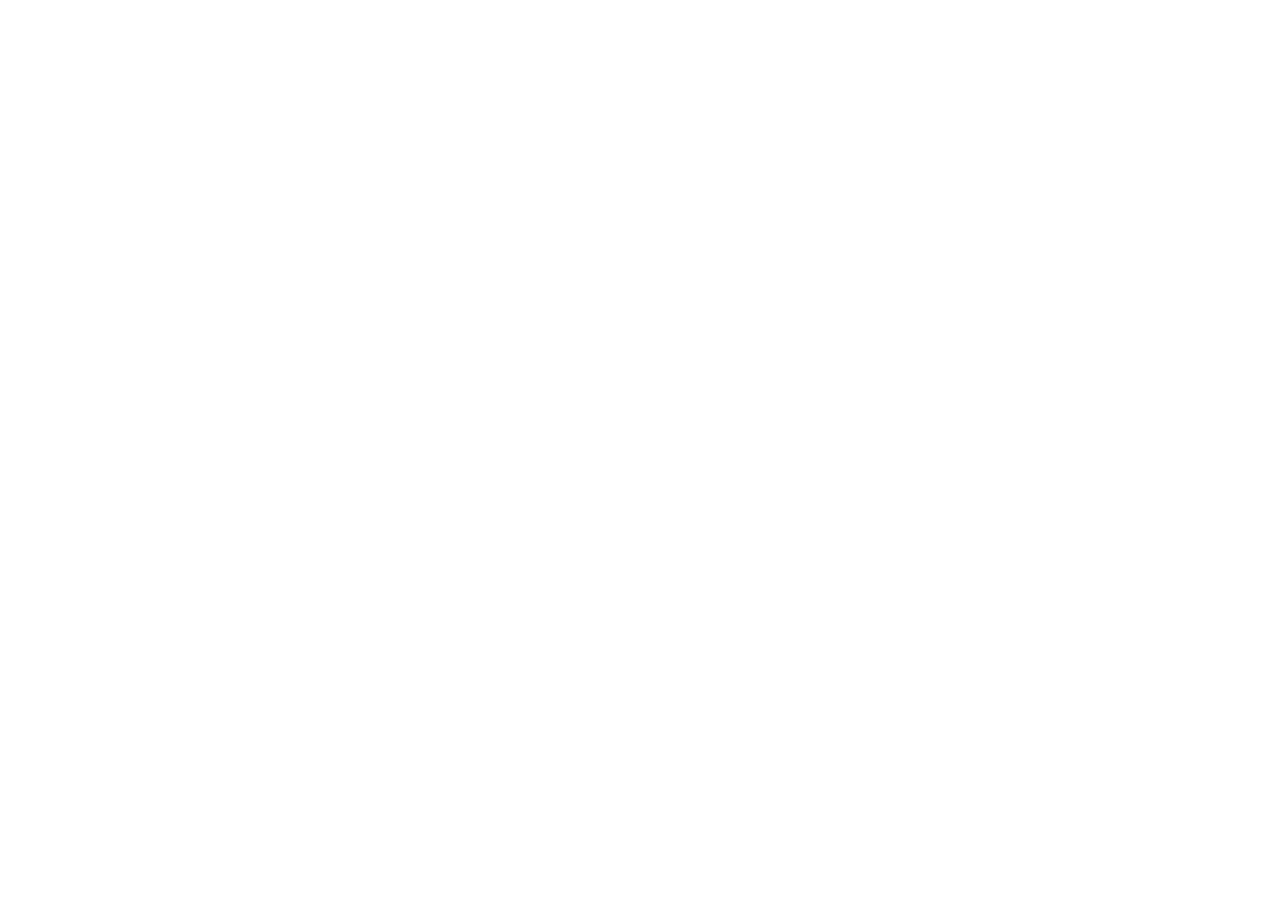
==== about.html @ 85f90cb0 "Init : création du dépôt, arborescence des fichiers et structureHTML de base" ====
<!DOCTYPE html>
<html lang="fr">
<head>
<meta charset="UTF-8">
<meta name="viewport" content="width=device-width, initial-scale=1.0">
<title>About</title>
<!-- Bootstrap 5 via CDN : feuille de style -->
<link
href="https://cdn.jsdelivr.net/npm/bootstrap@5.3.0/dist/css/bootstrap.min.css"
rel="stylesheet">
<!-- Votre feuille de style personnelle -->
<link rel="stylesheet" href="css/style.css">
</head>
<body>
<!-- Le contenu de la page sera ajoute ici -->
<!-- Bootstrap 5 via CDN : script JavaScript -->
<script
src="https://cdn.jsdelivr.net/npm/bootstrap@5.3.0/dist/js/bootstrap.bundle.min.js"
></script>
<!-- Votre script JavaScript -->
<script src="js/main.js"></script>
</body>
</html>
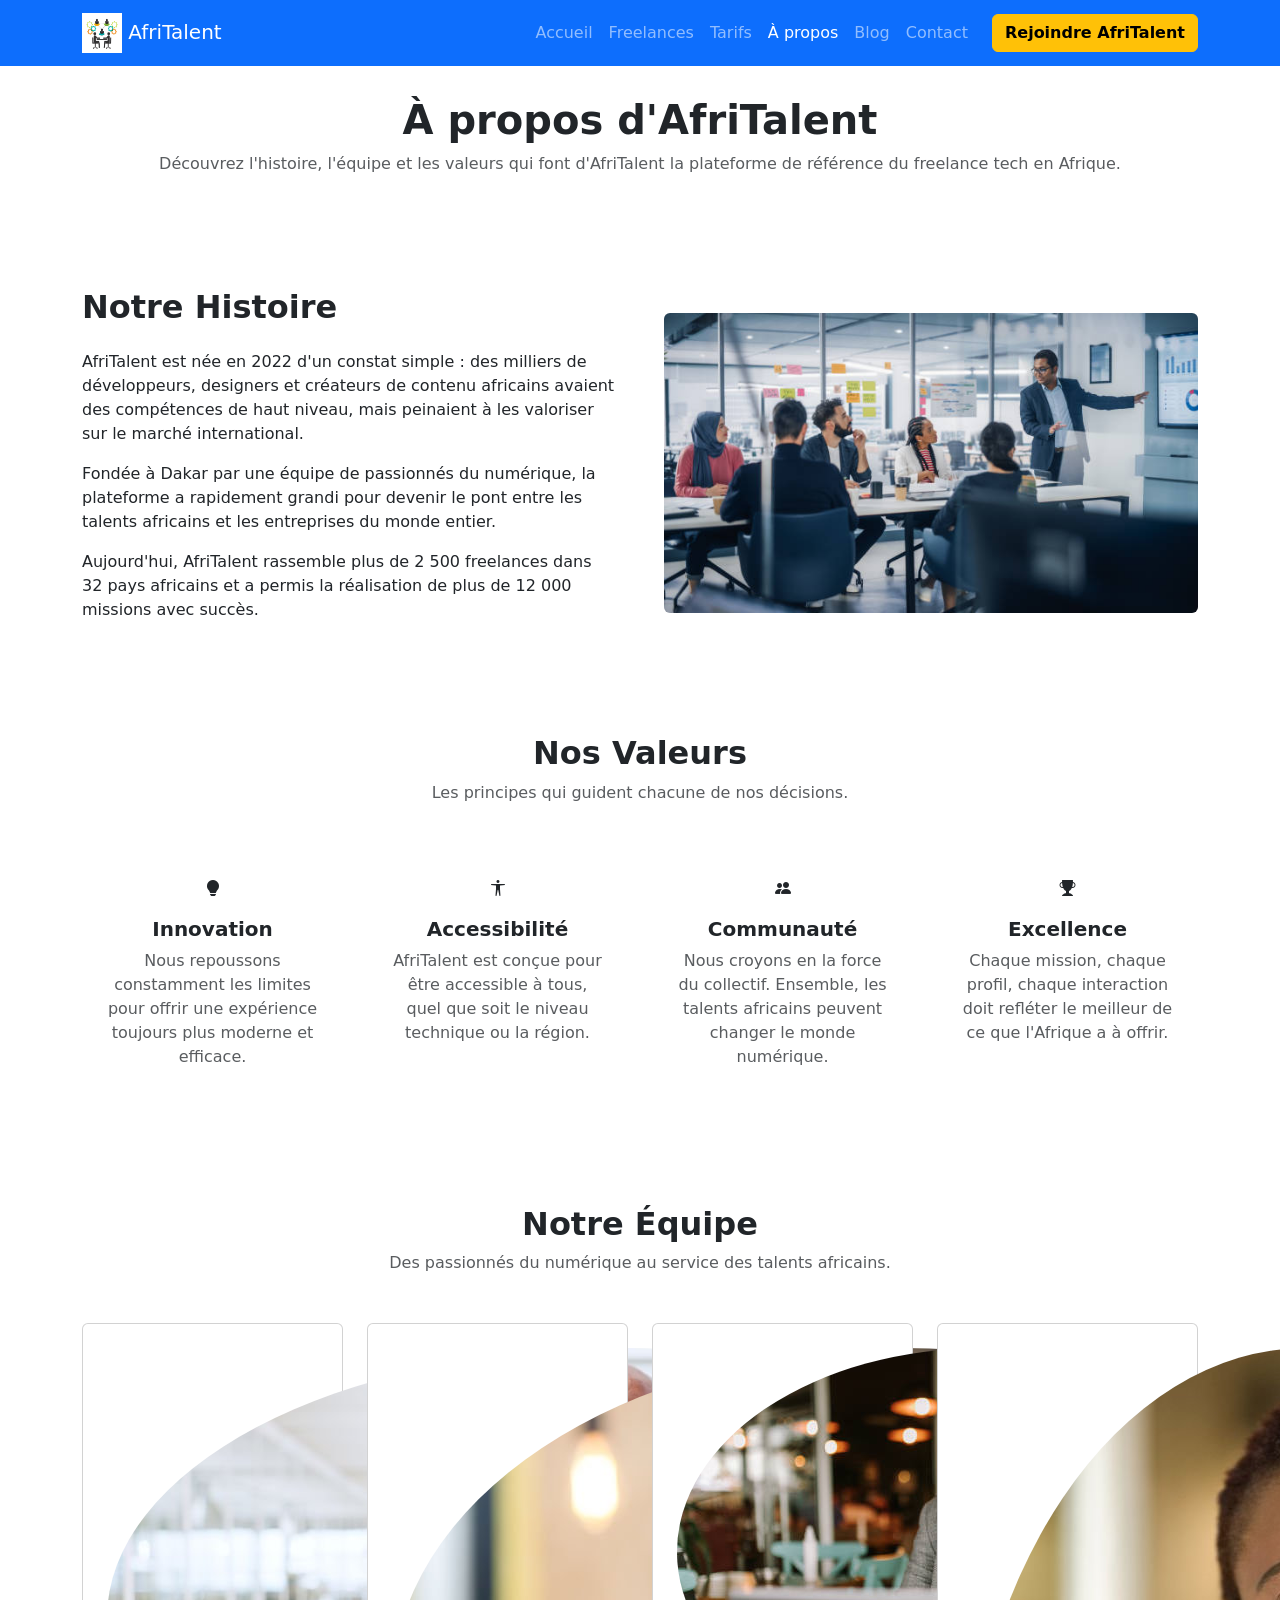
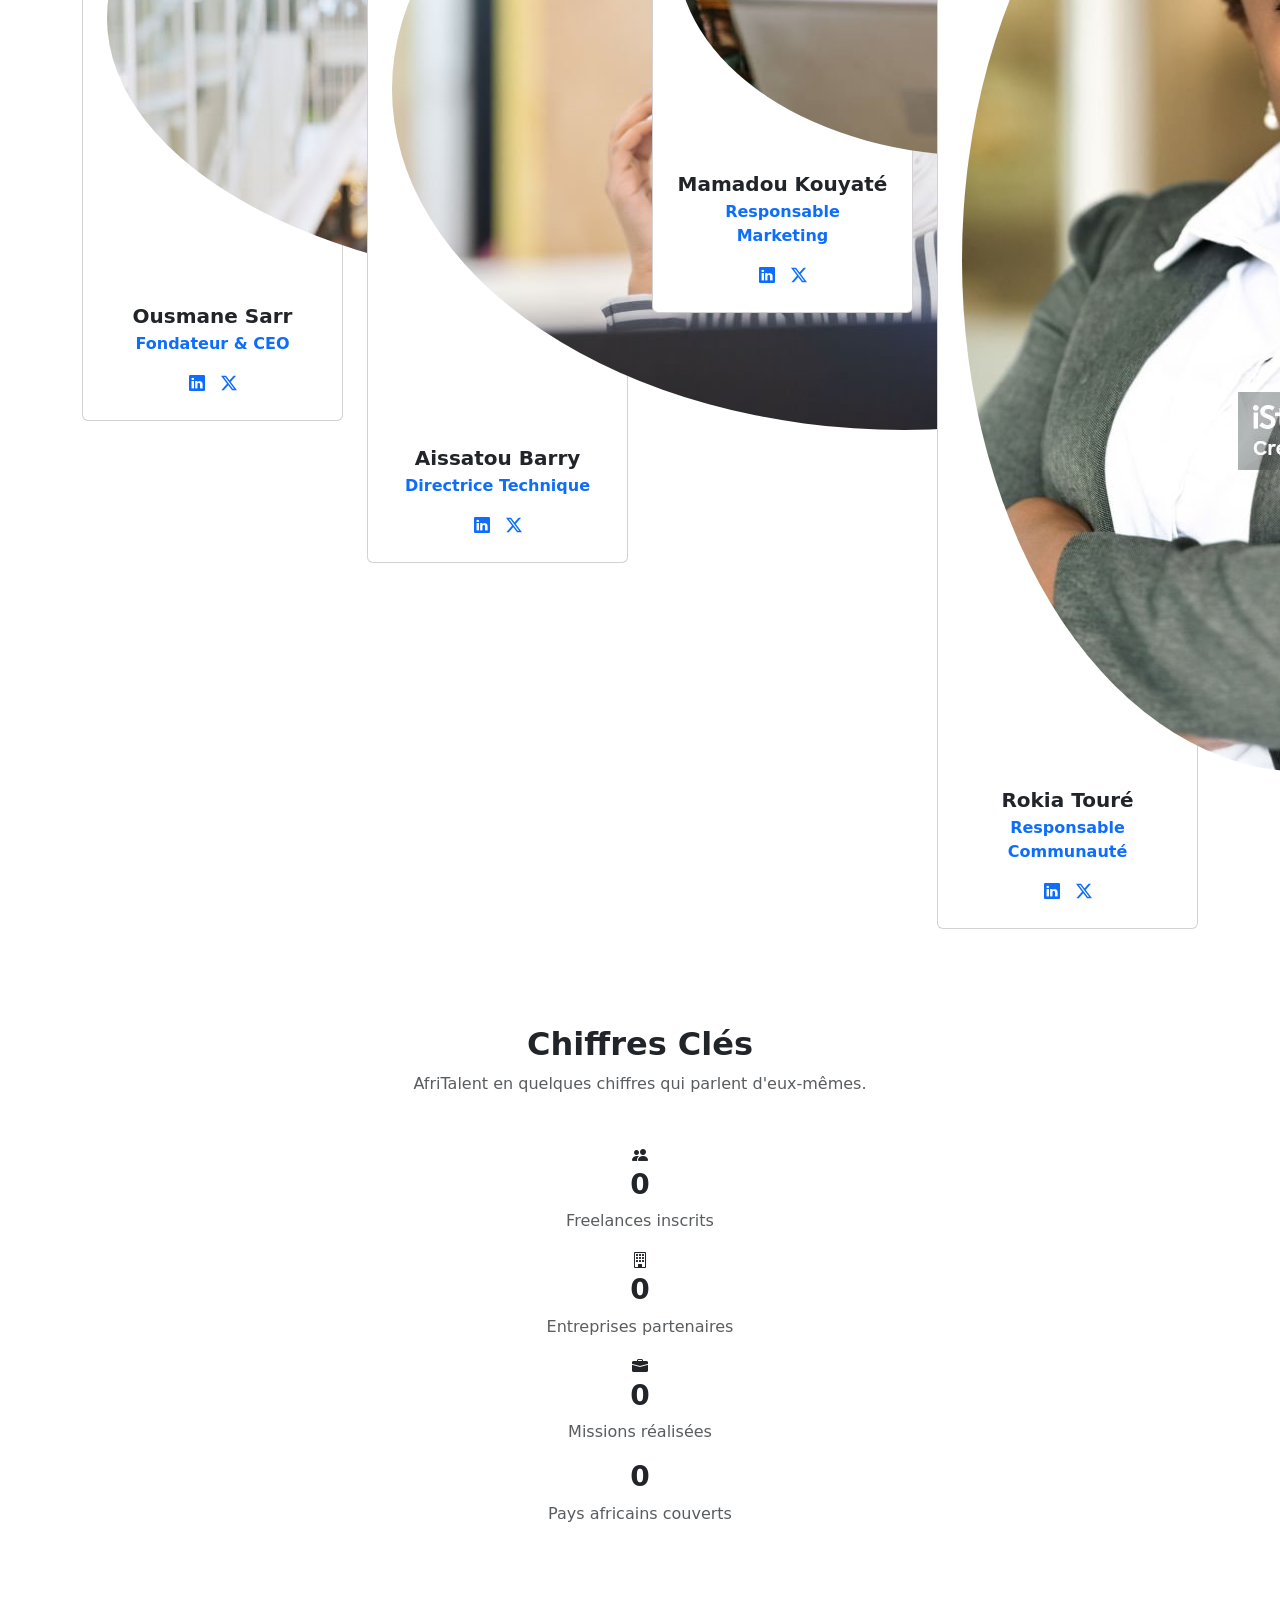
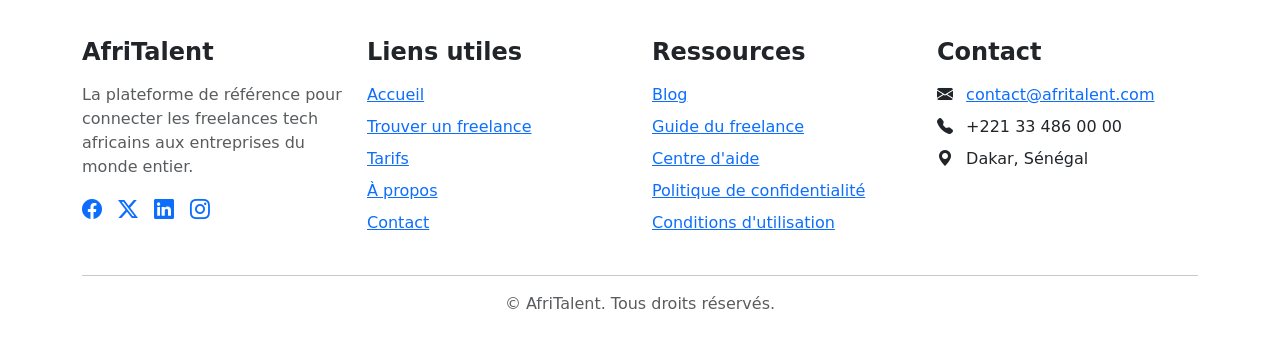
==== commit 52401b1b: "HTML : structure complète des 5 pages avec sections et contenu texte" ====
--- a/about.html
+++ b/about.html
@@ -1,23 +1,336 @@
 <!DOCTYPE html>
 <html lang="fr">
 <head>
-<meta charset="UTF-8">
-<meta name="viewport" content="width=device-width, initial-scale=1.0">
-<title>About</title>
-<!-- Bootstrap 5 via CDN : feuille de style -->
-<link
-href="https://cdn.jsdelivr.net/npm/bootstrap@5.3.0/dist/css/bootstrap.min.css"
-rel="stylesheet">
-<!-- Votre feuille de style personnelle -->
-<link rel="stylesheet" href="css/style.css">
+  <meta charset="UTF-8">
+  <meta name="viewport" content="width=device-width, initial-scale=1.0">
+  <title>AfriTalent — À propos</title>
+  <link href="https://cdn.jsdelivr.net/npm/bootstrap@5.3.0/dist/css/bootstrap.min.css" rel="stylesheet">
+  <link rel="stylesheet" href="https://cdn.jsdelivr.net/npm/bootstrap-icons@1.11.0/font/bootstrap-icons.css">
+  <link rel="stylesheet" href="CSS/style.css">
 </head>
 <body>
-<!-- Le contenu de la page sera ajoute ici -->
-<!-- Bootstrap 5 via CDN : script JavaScript -->
-<script
-src="https://cdn.jsdelivr.net/npm/bootstrap@5.3.0/dist/js/bootstrap.bundle.min.js"
-></script>
-<!-- Votre script JavaScript -->
-<script src="js/main.js"></script>
+
+  <!-- Navigation -->
+  <nav class="navbar navbar-expand-lg navbar-dark bg-primary fixed-top" id="mainNavbar">
+    <div class="container">
+      <a class="navbar-brand" href="index.html">
+  <img src="IMAGES/logoAfri.jpg" alt="Logo AfriTalent" width="40" height="40">
+  AfriTalent
+</a>
+      <button class="navbar-toggler" type="button"
+        data-bs-toggle="collapse"
+        data-bs-target="#navMenu"
+        aria-controls="navMenu"
+        aria-expanded="false"
+        aria-label="Ouvrir le menu">
+        <span class="navbar-toggler-icon"></span>
+      </button>
+      <div class="collapse navbar-collapse" id="navMenu">
+        <ul class="navbar-nav ms-auto align-items-center">
+          <li class="nav-item"><a class="nav-link" href="index.html">Accueil</a></li>
+          <li class="nav-item"><a class="nav-link" href="freelances.html">Freelances</a></li>
+          <li class="nav-item"><a class="nav-link" href="tarifs.html">Tarifs</a></li>
+          <li class="nav-item"><a class="nav-link active" href="about.html">À propos</a></li>
+          <li class="nav-item"><a class="nav-link" href="blog.html">Blog</a></li>
+          <li class="nav-item"><a class="nav-link" href="contact.html">Contact</a></li>
+          <li class="nav-item ms-3">
+            <a class="btn btn-warning fw-bold" href="contact.html">Rejoindre AfriTalent</a>
+          </li>
+        </ul>
+      </div>
+    </div>
+  </nav>
+  <main>
+    <!-- En-tête de la page -->
+    <section id="about-header" class="py-5 mt-5">
+      <div class="container text-center">
+        <h1 class="fw-bold">À propos d'AfriTalent</h1>
+        <p class="text-muted">
+          Découvrez l'histoire, l'équipe et les valeurs qui font d'AfriTalent 
+          la plateforme de référence du freelance tech en Afrique.
+        </p>
+      </div>
+    </section>
+
+    <!-- Section "Notre Histoire" -->
+    <section id="histoire" class="py-5">
+      <div class="container">
+        <div class="row align-items-center g-5">
+
+          <!-- Texte -->
+          <div class="col-lg-6">
+            <h2 class="fw-bold mb-4">Notre Histoire</h2>
+            <p>
+              AfriTalent est née en 2022 d'un constat simple : des milliers de 
+              développeurs, designers et créateurs de contenu africains avaient 
+              des compétences de haut niveau, mais peinaient à les valoriser 
+              sur le marché international.
+            </p>
+            <p>
+              Fondée à Dakar par une équipe de passionnés du numérique, 
+              la plateforme a rapidement grandi pour devenir le pont entre 
+              les talents africains et les entreprises du monde entier.
+            </p>
+            <p>
+              Aujourd'hui, AfriTalent rassemble plus de 2 500 freelances 
+              dans 32 pays africains et a permis la réalisation de plus 
+              de 12 000 missions avec succès.
+            </p>
+          </div>
+
+          <!-- Image -->
+          <div class="col-lg-6 text-center">
+            <img
+              src="IMAGES/lancementAfri.jpg"
+              alt="L'équipe AfriTalent réunie lors du lancement de la plateforme en 2022"
+              class="img-fluid rounded">
+          </div>
+
+        </div>
+      </div>
+    </section>
+
+    <!-- Section "Nos Valeurs" -->
+    <section id="valeurs" class="py-5">
+      <div class="container">
+
+        <h2 class="text-center fw-bold mb-2">Nos Valeurs</h2>
+        <p class="text-center text-muted mb-5">
+          Les principes qui guident chacune de nos décisions.
+        </p>
+        <div class="row g-4">
+          <!-- Valeur 1 : Innovation -->
+          <div class="col-lg-3 col-md-6">
+            <article class="valeur-card text-center p-4" aria-label="Valeur Innovation">
+              <i class="bi bi-lightbulb-fill valeur-icon" aria-hidden="true"></i>
+              <h3 class="fs-5 fw-bold mt-3">Innovation</h3>
+              <p class="text-muted">
+                Nous repoussons constamment les limites pour offrir 
+                une expérience toujours plus moderne et efficace.
+              </p>
+            </article>
+          </div>
+          <!-- Valeur 2 : Accessibilité -->
+          <div class="col-lg-3 col-md-6">
+            <article class="valeur-card text-center p-4" aria-label="Valeur Accessibilité">
+              <i class="bi bi-universal-access valeur-icon" aria-hidden="true"></i>
+              <h3 class="fs-5 fw-bold mt-3">Accessibilité</h3>
+              <p class="text-muted">
+                AfriTalent est conçue pour être accessible à tous, 
+                quel que soit le niveau technique ou la région.
+              </p>
+            </article>
+          </div>
+          <!-- Valeur 3 : Communauté -->
+          <div class="col-lg-3 col-md-6">
+            <article class="valeur-card text-center p-4" aria-label="Valeur Communauté">
+              <i class="bi bi-people-fill valeur-icon" aria-hidden="true"></i>
+              <h3 class="fs-5 fw-bold mt-3">Communauté</h3>
+              <p class="text-muted">
+                Nous croyons en la force du collectif. Ensemble, 
+                les talents africains peuvent changer le monde numérique.
+              </p>
+            </article>
+          </div>
+          <!-- Valeur 4 : Excellence -->
+          <div class="col-lg-3 col-md-6">
+            <article class="valeur-card text-center p-4" aria-label="Valeur Excellence">
+              <i class="bi bi-trophy-fill valeur-icon" aria-hidden="true"></i>
+              <h3 class="fs-5 fw-bold mt-3">Excellence</h3>
+              <p class="text-muted">
+                Chaque mission, chaque profil, chaque interaction 
+                doit refléter le meilleur de ce que l'Afrique a à offrir.
+              </p>
+            </article>
+          </div>
+        </div>
+      </div>
+    </section>
+    <!-- Section "L'équipe" -->
+    <section id="equipe" class="py-5">
+      <div class="container">
+
+        <h2 class="text-center fw-bold mb-2">Notre Équipe</h2>
+        <p class="text-center text-muted mb-5">
+          Des passionnés du numérique au service des talents africains.
+        </p>
+        <div class="row g-4">
+          <!-- Membre 1 -->
+          <div class="col-lg-3 col-md-6">
+            <article class="membre-card card text-center p-4" aria-label="Profil de Ousmane Sarr">
+              <img
+                src="IMAGES/agentFonda.jpg"
+                alt="Photo de Ousmane Sarr, fondateur et CEO d'AfriTalent"
+                class="membre-avatar rounded-circle mx-auto mb-3">
+              <h3 class="fs-5 fw-bold mb-1">Ousmane Sarr</h3>
+              <p class="text-primary fw-semibold mb-3">Fondateur &amp; CEO</p>
+              <!-- Liens réseaux sociaux -->
+              <div class="d-flex justify-content-center gap-3">
+                <a href="#" aria-label="LinkedIn de Ousmane Sarr">
+                  <i class="bi bi-linkedin" aria-hidden="true"></i>
+                </a>
+                <a href="#" aria-label="Twitter de Ousmane Sarr">
+                  <i class="bi bi-twitter-x" aria-hidden="true"></i>
+                </a>
+              </div>
+            </article>
+          </div>
+          <!-- Membre 2 -->
+          <div class="col-lg-3 col-md-6">
+            <article class="membre-card card text-center p-4" aria-label="Profil de Aissatou Barry">
+              <img
+                src="IMAGES/agentFem.jpg"
+                alt="Photo de Aissatou Barry, directrice technique d'AfriTalent"
+                class="membre-avatar rounded-circle mx-auto mb-3">
+              <h3 class="fs-5 fw-bold mb-1">Aissatou Barry</h3>
+              <p class="text-primary fw-semibold mb-3">Directrice Technique</p>
+              <div class="d-flex justify-content-center gap-3">
+                <a href="#" aria-label="LinkedIn de Aissatou Barry">
+                  <i class="bi bi-linkedin" aria-hidden="true"></i>
+                </a>
+                <a href="#" aria-label="Twitter de Aissatou Barry">
+                  <i class="bi bi-twitter-x" aria-hidden="true"></i>
+                </a>
+              </div>
+            </article>
+          </div>
+
+          <!-- Membre 3 -->
+          <div class="col-lg-3 col-md-6">
+            <article class="membre-card card text-center p-4" aria-label="Profil de Mamadou Kouyaté">
+              <img
+                src="IMAGES/agentHom.jpg"
+                alt="Photo de Mamadou Kouyaté, responsable marketing d'AfriTalent"
+                class="membre-avatar rounded-circle mx-auto mb-3">
+              <h3 class="fs-5 fw-bold mb-1">Mamadou Kouyaté</h3>
+              <p class="text-primary fw-semibold mb-3">Responsable Marketing</p>
+              <div class="d-flex justify-content-center gap-3">
+                <a href="#" aria-label="LinkedIn de Mamadou Kouyaté">
+                  <i class="bi bi-linkedin" aria-hidden="true"></i>
+                </a>
+                <a href="#" aria-label="Twitter de Mamadou Kouyaté">
+                  <i class="bi bi-twitter-x" aria-hidden="true"></i>
+                </a>
+              </div>
+            </article>
+          </div>
+          <!-- Membre 4 -->
+          <div class="col-lg-3 col-md-6">
+            <article class="membre-card card text-center p-4" aria-label="Profil de Rokia Touré">
+              <img
+                src="IMAGES/agentFemm.jpg"
+                alt="Photo de Rokia Touré, responsable communauté d'AfriTalent"
+                class="membre-avatar rounded-circle mx-auto mb-3">
+              <h3 class="fs-5 fw-bold mb-1">Rokia Touré</h3>
+              <p class="text-primary fw-semibold mb-3">Responsable Communauté</p>
+              <div class="d-flex justify-content-center gap-3">
+                <a href="#" aria-label="LinkedIn de Rokia Touré">
+                  <i class="bi bi-linkedin" aria-hidden="true"></i>
+                </a>
+                <a href="#" aria-label="Twitter de Rokia Touré">
+                  <i class="bi bi-twitter-x" aria-hidden="true"></i>
+                </a>
+              </div>
+            </article>
+          </div>
+        </div>
+      </div>
+    </section>
+    <!-- Section "Chiffres clés" en Bento Grid -->
+    <section id="chiffres" class="py-5">
+      <div class="container">
+        <h2 class="text-center fw-bold mb-2">Chiffres Clés</h2>
+        <p class="text-center text-muted mb-5">
+          AfriTalent en quelques chiffres qui parlent d'eux-mêmes.
+        </p>
+        <!-- Bento Grid (le style CSS viendra au commit 4) -->
+        <div class="bento-grid">
+          <article class="bento-card text-center" aria-label="Nombre de freelances">
+            <i class="bi bi-people-fill bento-icon" aria-hidden="true"></i>
+            <h3 class="counter fw-bold" data-target="2500">0</h3>
+            <p class="text-muted">Freelances inscrits</p>
+          </article>
+          <article class="bento-card bento-card--large text-center" aria-label="Nombre d'entreprises">
+            <i class="bi bi-building bento-icon" aria-hidden="true"></i>
+            <h3 class="counter fw-bold" data-target="800">0</h3>
+            <p class="text-muted">Entreprises partenaires</p>
+          </article>
+          <article class="bento-card text-center" aria-label="Nombre de missions">
+            <i class="bi bi-briefcase-fill bento-icon" aria-hidden="true"></i>
+            <h3 class="counter fw-bold" data-target="12000">0</h3>
+            <p class="text-muted">Missions réalisées</p>
+          </article>
+          <article class="bento-card bento-card--wide text-center" aria-label="Nombre de pays">
+            <i class="bi bi-globe-africa bento-icon" aria-hidden="true"></i>
+            <h3 class="counter fw-bold" data-target="32">0</h3>
+            <p class="text-muted">Pays africains couverts</p>
+          </article>
+        </div>
+      </div>
+    </section>
+  </main>
+  <!-- Footer -->
+  <footer class="py-5">
+    <div class="container">
+      <div class="row g-4">
+        <div class="col-lg-3 col-md-6">
+          <h4 class="fw-bold mb-3">AfriTalent</h4>
+          <p class="text-muted">
+            La plateforme de référence pour connecter les freelances
+            tech africains aux entreprises du monde entier.
+          </p>
+          <div class="d-flex gap-3 mt-3">
+            <a href="#" aria-label="Facebook AfriTalent"><i class="bi bi-facebook fs-5" aria-hidden="true"></i></a>
+            <a href="#" aria-label="Twitter AfriTalent"><i class="bi bi-twitter-x fs-5" aria-hidden="true"></i></a>
+            <a href="#" aria-label="LinkedIn AfriTalent"><i class="bi bi-linkedin fs-5" aria-hidden="true"></i></a>
+            <a href="#" aria-label="Instagram AfriTalent"><i class="bi bi-instagram fs-5" aria-hidden="true"></i></a>
+          </div>
+        </div>
+        <div class="col-lg-3 col-md-6">
+          <h4 class="fw-bold mb-3">Liens utiles</h4>
+          <ul class="list-unstyled">
+            <li class="mb-2"><a href="index.html">Accueil</a></li>
+            <li class="mb-2"><a href="freelances.html">Trouver un freelance</a></li>
+            <li class="mb-2"><a href="tarifs.html">Tarifs</a></li>
+            <li class="mb-2"><a href="about.html">À propos</a></li>
+            <li class="mb-2"><a href="contact.html">Contact</a></li>
+          </ul>
+        </div>
+        <div class="col-lg-3 col-md-6">
+          <h4 class="fw-bold mb-3">Ressources</h4>
+          <ul class="list-unstyled">
+            <li class="mb-2"><a href="blog.html">Blog</a></li>
+            <li class="mb-2"><a href="#">Guide du freelance</a></li>
+            <li class="mb-2"><a href="#">Centre d'aide</a></li>
+            <li class="mb-2"><a href="#">Politique de confidentialité</a></li>
+            <li class="mb-2"><a href="#">Conditions d'utilisation</a></li>
+          </ul>
+        </div>
+        <div class="col-lg-3 col-md-6">
+          <h4 class="fw-bold mb-3">Contact</h4>
+          <ul class="list-unstyled">
+            <li class="mb-2">
+              <i class="bi bi-envelope-fill me-2" aria-hidden="true"></i>
+              <a href="mailto:contact@afritalent.com">contact@afritalent.com</a>
+            </li>
+            <li class="mb-2">
+              <i class="bi bi-telephone-fill me-2" aria-hidden="true"></i>
+              <span>+221 33 486 00 00</span>
+            </li>
+            <li class="mb-2">
+              <i class="bi bi-geo-alt-fill me-2" aria-hidden="true"></i>
+              <span>Dakar, Sénégal</span>
+            </li>
+          </ul>
+        </div>
+      </div>
+      <hr class="mt-4">
+      <p class="text-center text-muted mb-0">
+        &copy; <span id="annee"></span> AfriTalent. Tous droits réservés.
+      </p>
+    </div>
+  </footer>
+  <script src="https://cdn.jsdelivr.net/npm/bootstrap@5.3.0/dist/js/bootstrap.bundle.min.js"></script>
+  <script src="js/main.js"></script>
 </body>
 </html>
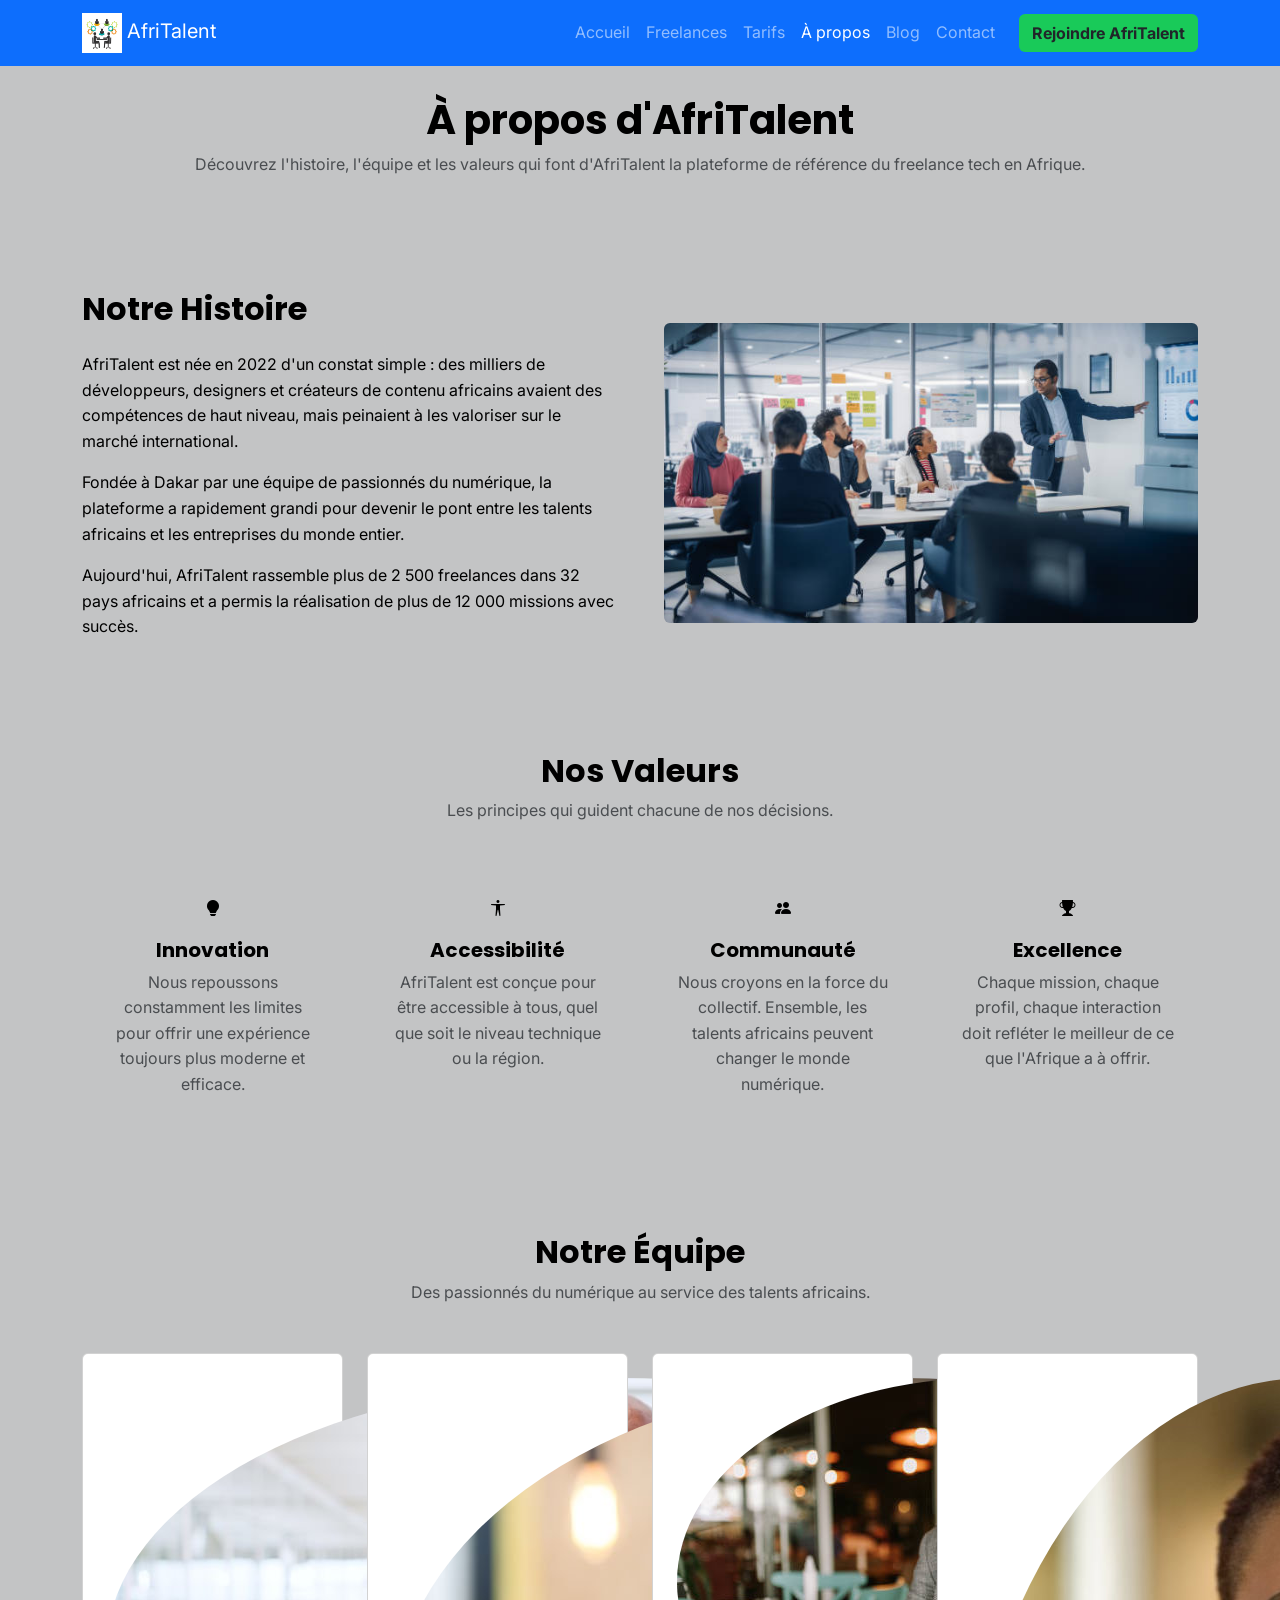
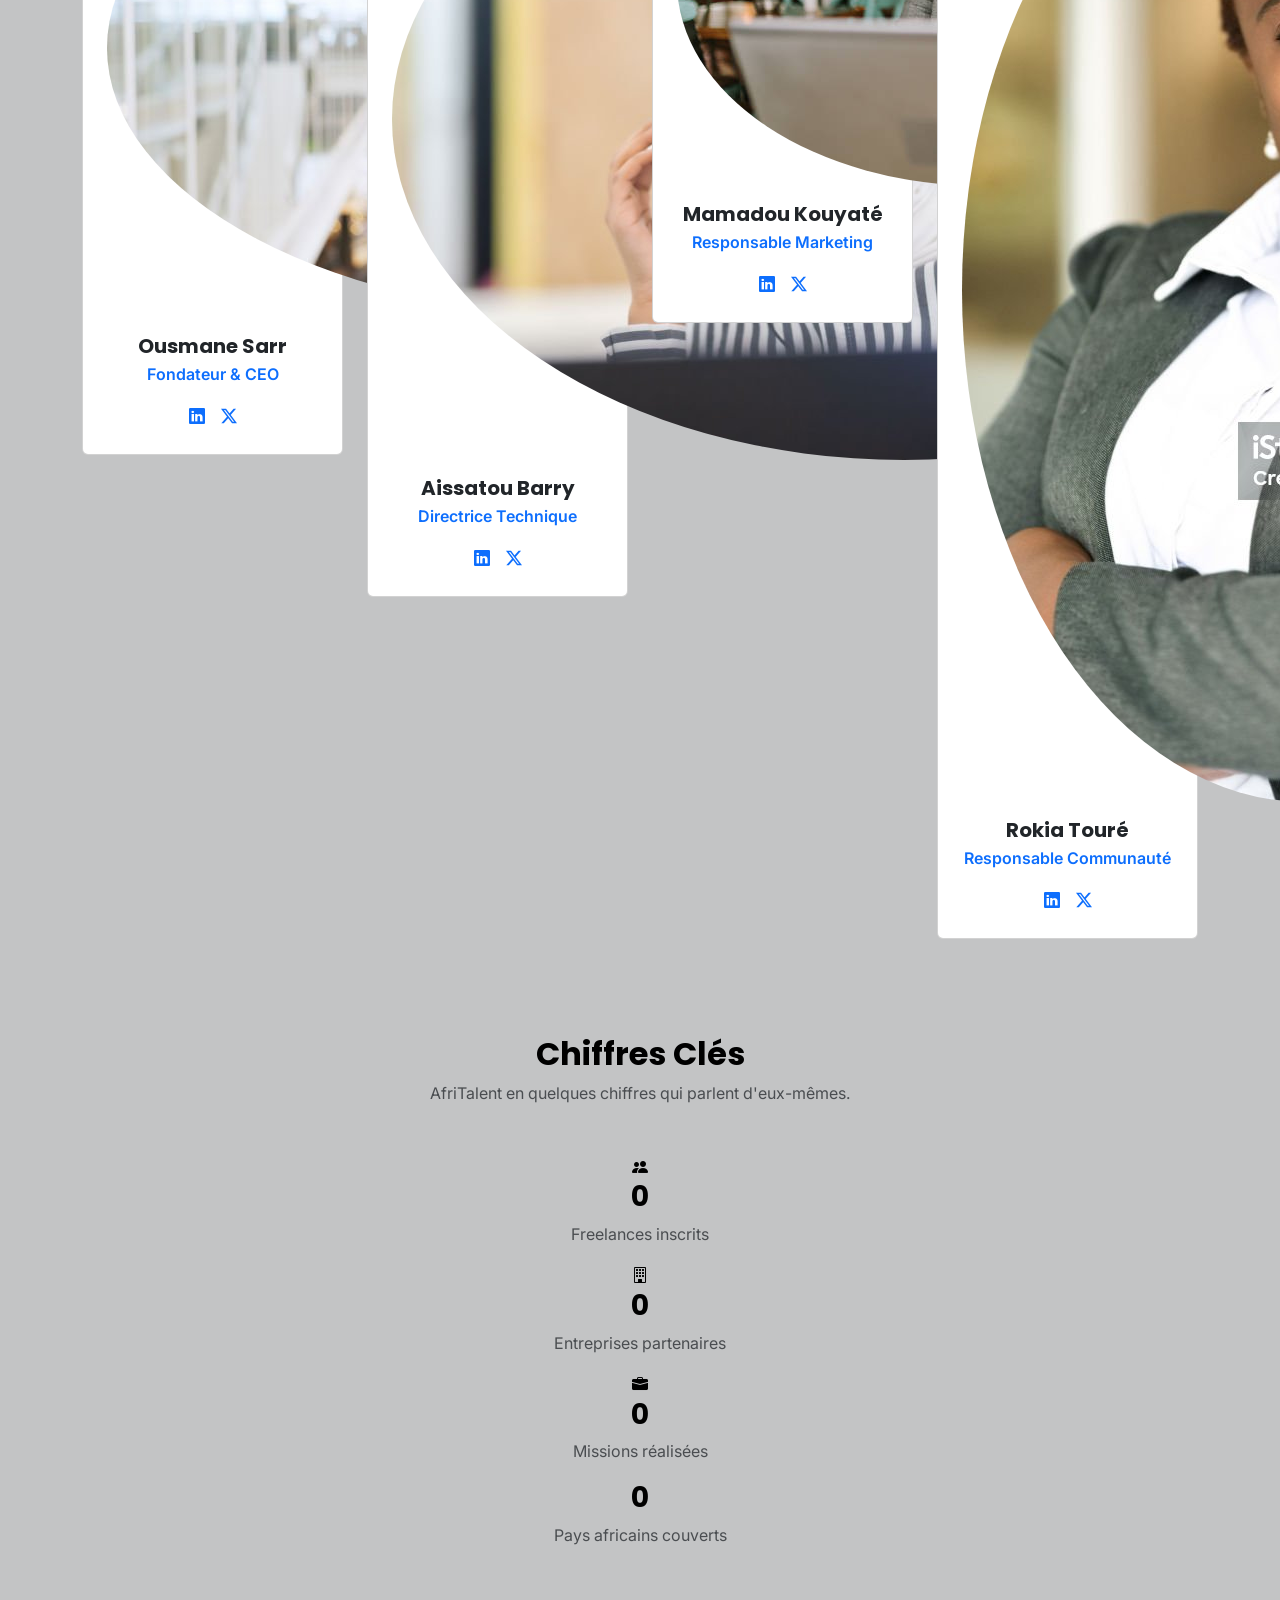
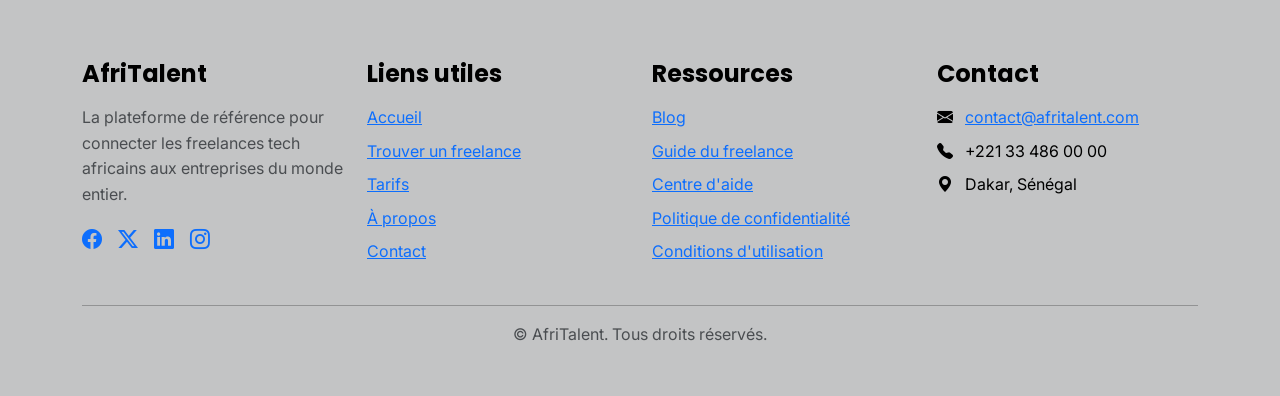
==== commit 285bd2f2: "CSS : variables, typographie, layout général et styles de base" ====
--- a/about.html
+++ b/about.html
@@ -7,6 +7,7 @@
   <link href="https://cdn.jsdelivr.net/npm/bootstrap@5.3.0/dist/css/bootstrap.min.css" rel="stylesheet">
   <link rel="stylesheet" href="https://cdn.jsdelivr.net/npm/bootstrap-icons@1.11.0/font/bootstrap-icons.css">
   <link rel="stylesheet" href="CSS/style.css">
+  <link href="https://fonts.googleapis.com/css2?family=Poppins:wght@400;600;700&family=Inter:wght@400;500&display=swap" rel="stylesheet">
 </head>
 <body>
 
@@ -34,7 +35,7 @@
           <li class="nav-item"><a class="nav-link" href="blog.html">Blog</a></li>
           <li class="nav-item"><a class="nav-link" href="contact.html">Contact</a></li>
           <li class="nav-item ms-3">
-            <a class="btn btn-warning fw-bold" href="contact.html">Rejoindre AfriTalent</a>
+            <a class="btn btn-warnin fw-bold" href="contact.html">Rejoindre AfriTalent</a>
           </li>
         </ul>
       </div>
@@ -51,13 +52,11 @@
         </p>
       </div>
     </section>
-
-    <!-- Section "Notre Histoire" -->
+    <!-- Section Notre Histoire -->
     <section id="histoire" class="py-5">
       <div class="container">
         <div class="row align-items-center g-5">
 
-          <!-- Texte -->
           <div class="col-lg-6">
             <h2 class="fw-bold mb-4">Notre Histoire</h2>
             <p>
@@ -78,7 +77,6 @@
             </p>
           </div>
 
-          <!-- Image -->
           <div class="col-lg-6 text-center">
             <img
               src="IMAGES/lancementAfri.jpg"
--- a/CSS/style.css
+++ b/CSS/style.css
@@ -0,0 +1,34 @@
+:root {
+  --color-primary:  #3961b7;
+  --color-secondary: #1bd24cec;
+  --color-dark: #464c57;
+  --color-light: #afb0b1bd;
+  --color-text: #000000;
+  --font-heading: 'Poppins', sans-serif;
+  --font-body: 'Inter', sans-serif;
+  --spacing-section: 80px;
+}
+
+* {
+  margin: 0;
+  padding: 0;
+  box-sizing: border-box;
+}
+
+body {
+  font-family: var(--font-body);
+  color: var(--color-text);
+  background-color: var(--color-light);
+  line-height: 1.6;
+}
+.btn-warnin{
+  background-color: var(--color-secondary);
+}
+.text-warnin{
+  color: var(--color-secondary);
+}
+h1, h2, h3, h4 {
+  font-family: var(--font-heading);
+  /*  définit une liste priorisée d'un ou plusieurs noms de famille de police
+   et/ou de noms de famille génériques pour l'élément sélectionné */
+}
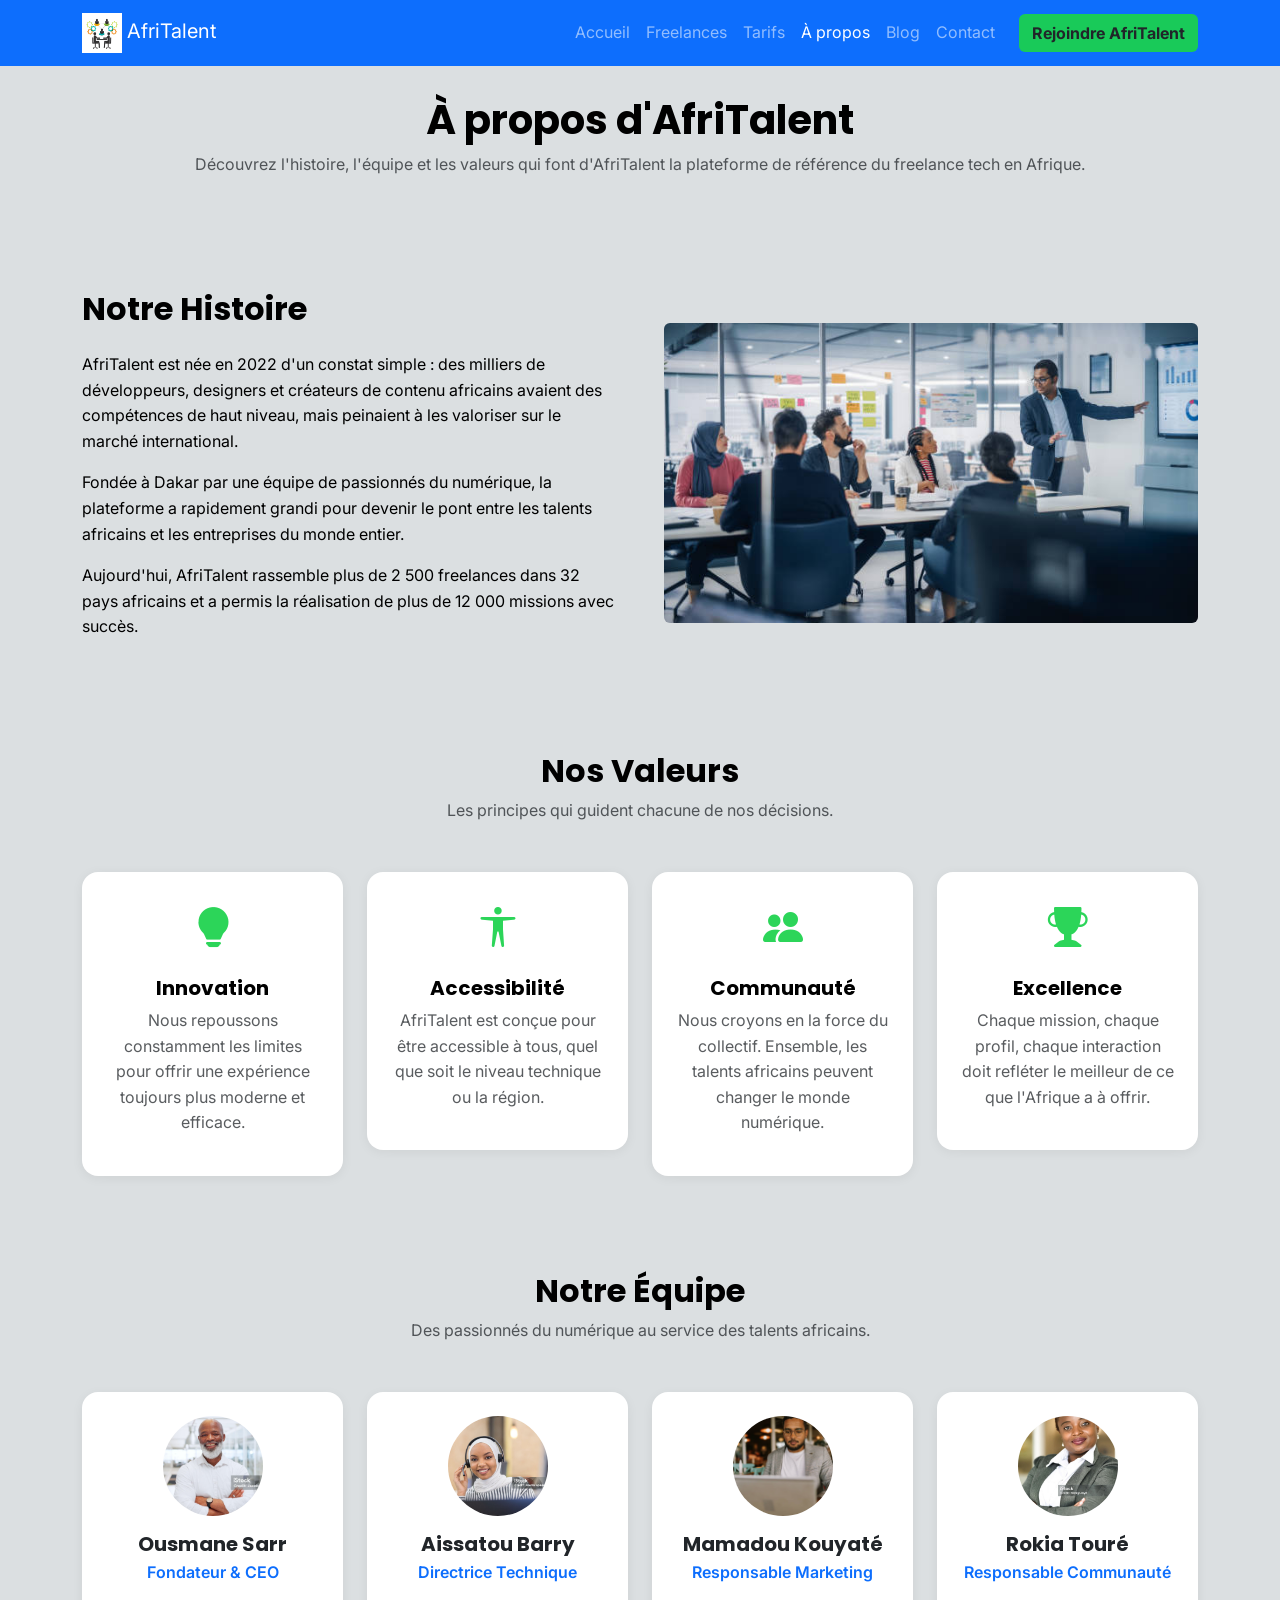
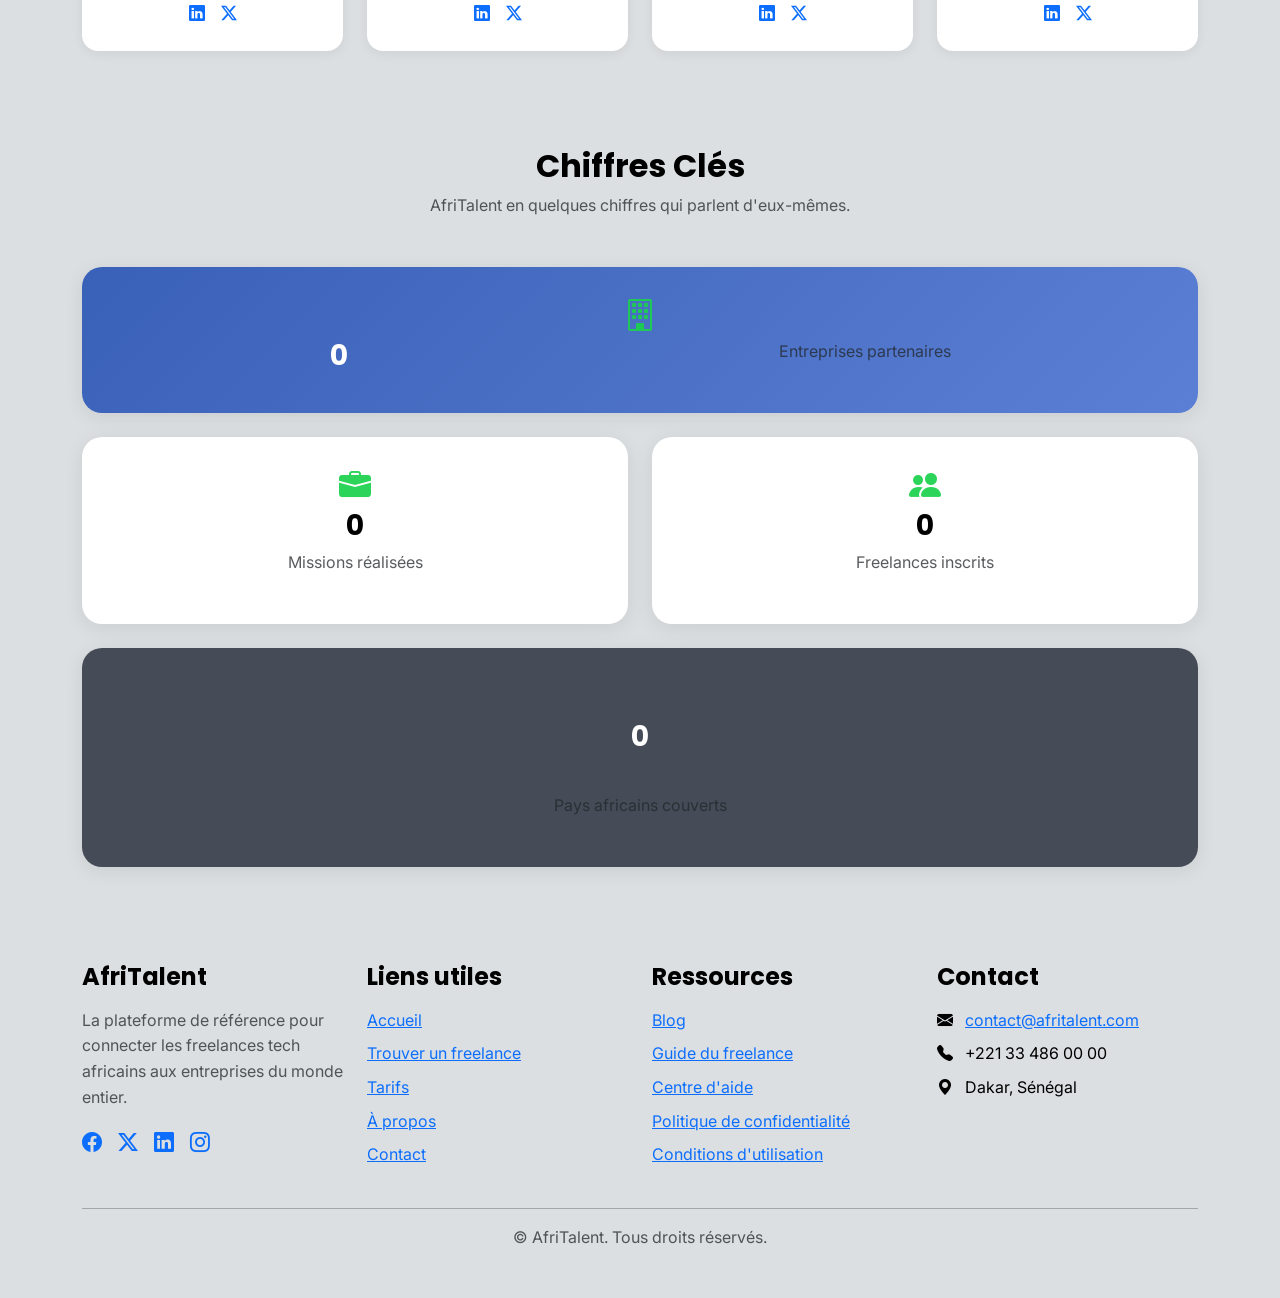
==== commit 1c16b5d4: "CSS : responsive design mobile et tablette, media queries" ====
--- a/about.html
+++ b/about.html
@@ -241,13 +241,7 @@
         <p class="text-center text-muted mb-5">
           AfriTalent en quelques chiffres qui parlent d'eux-mêmes.
         </p>
-        <!-- Bento Grid (le style CSS viendra au commit 4) -->
         <div class="bento-grid">
-          <article class="bento-card text-center" aria-label="Nombre de freelances">
-            <i class="bi bi-people-fill bento-icon" aria-hidden="true"></i>
-            <h3 class="counter fw-bold" data-target="2500">0</h3>
-            <p class="text-muted">Freelances inscrits</p>
-          </article>
           <article class="bento-card bento-card--large text-center" aria-label="Nombre d'entreprises">
             <i class="bi bi-building bento-icon" aria-hidden="true"></i>
             <h3 class="counter fw-bold" data-target="800">0</h3>
@@ -257,6 +251,11 @@
             <i class="bi bi-briefcase-fill bento-icon" aria-hidden="true"></i>
             <h3 class="counter fw-bold" data-target="12000">0</h3>
             <p class="text-muted">Missions réalisées</p>
+          </article>
+          <article class="bento-card text-center" aria-label="Nombre de freelances">
+            <i class="bi bi-people-fill bento-icon" aria-hidden="true"></i>
+            <h3 class="counter fw-bold" data-target="2500">0</h3>
+            <p class="text-muted">Freelances inscrits</p>
           </article>
           <article class="bento-card bento-card--wide text-center" aria-label="Nombre de pays">
             <i class="bi bi-globe-africa bento-icon" aria-hidden="true"></i>
--- a/CSS/style.css
+++ b/CSS/style.css
@@ -2,7 +2,7 @@
   --color-primary:  #3961b7;
   --color-secondary: #1bd24cec;
   --color-dark: #464c57;
-  --color-light: #afb0b1bd;
+  --color-light: #ced4d7bb;
   --color-text: #000000;
   --font-heading: 'Poppins', sans-serif;
   --font-body: 'Inter', sans-serif;
@@ -31,4 +31,372 @@
   font-family: var(--font-heading);
   /*  définit une liste priorisée d'un ou plusieurs noms de famille de police
    et/ou de noms de famille génériques pour l'élément sélectionné */
+}
+/* SECTION HERO */
+
+#hero {
+  background: linear-gradient(135deg, #f0f4ff 0%, #ffffff 100%);
+  min-height: 90vh;    /*La section occupe au moins 90% de la hauteur de l'écran. vh = viewport height */
+  display: flex;
+  align-items: center;
+}
+
+#hero h1 {
+  /* La taille du titre s'adapte automatiquement : minimum 2rem, idéalement 5% de la largeur écran, maximum 3.5rem. */
+  font-size: clamp(2rem, 5vw, 3.5rem);
+  line-height: 1.2;
+}
+
+#hero h2 {
+  font-size: 1.1rem;
+}
+
+/* Statistiques sous le hero */
+#hero .row.mt-5 h3 {
+  font-size: 2.5rem;
+}
+
+/* BENTO GRID — Comment ça marche */
+
+.bento-grid {
+  display: grid;
+  grid-auto-columns: repeat(2, 1fr);
+  /* La taille du titre s'adapte automatiquement : minimum 2rem, idéalement 5% de la largeur écran, maximum 3.5rem. */
+  grid-template-rows: auto;
+  gap: 1.5rem;
+}
+
+/* Carte normale */
+.bento-card {
+  min-width: 30rem;
+  background: #ffffff;
+  border-radius: 20px;
+  padding: 2rem;
+  box-shadow: 0 4px 20px rgba(0, 0, 0, 0.08);
+  transition: transform 0.3s ease, box-shadow 0.3s ease;
+}
+
+.bento-card:hover {
+  transform: translateY(-5px);
+  /* La carte monte de 8px au survol — donne un effet de "lévitation" */
+  box-shadow: 0 8px 30px rgba(57, 97, 183, 0.15);
+}
+
+/* Grande carte (étape 1) — occupe 2 colonnes */
+.bento-card--large {
+  display: grid;
+  grid-column: span 2;
+  background: linear-gradient(135deg, var(--color-primary), #5b7fd4);
+  color: #ffffff;
+}
+
+.bento-card--large h3,
+.bento-card--large p {
+  color: #ffffff;
+}
+
+/* Carte large en bas (étape 4) — occupe toute la largeur */
+.bento-card--wide {
+  grid-column: span 2;
+  /* La carte occupe 2 colonnes sur 3 (c'est ce qui crée l'asymétrie du Bento). */
+  background: var(--color-dark);
+  color: #ffffff;
+  display: flex;
+  align-items: center;
+  gap: 2rem;
+  margin: 20px;
+}
+
+.bento-card--wide h3,
+.bento-card--wide p {
+  color: #ffffff;
+}
+
+/* Numéro d'étape */
+.step-number {
+  font-size: 3rem;
+  font-weight: 700;
+  opacity: 0.15;
+  font-family: var(--font-heading);
+  line-height: 1;
+  display: block;
+}
+
+/* Icône d'étape */
+.step-icon {
+  font-size: 2rem;
+  color: var(--color-secondary);
+  display: block;
+  margin: 0.5rem 0 1rem;
+}
+
+.bento-card--large .step-icon,
+.bento-card--wide .step-icon {
+  color: #ffffff;
+}
+/* Responsive Bento Grid */
+@media (max-width: 768px) {
+  .bento-grid {
+    display: grid;
+    grid-template-columns: 1fr;
+  }
+
+  .bento-card--large,
+  .bento-card--wide {
+    grid-column: span 1;
+    flex-direction: column;
+  }
+}
+
+/* CATÉGORIES DE SERVICES */
+
+#categories {
+  background-color: #f8f9fa;
+}
+
+.category-card {
+  background: #ffffff;
+  border-radius: 16px;
+  border: 2px solid transparent;
+  box-shadow: 0 2px 12px rgba(0, 0, 0, 0.06);
+  transition: transform 0.3s ease, box-shadow 0.3s ease, border-color 0.3s ease;
+  /* Anime les changements en 0.3 secondes avec un effet fluide (ease) */
+  cursor: pointer;
+}
+
+.category-card:hover {
+  transform: translateY(-8px);
+  box-shadow: 0 12px 35px rgba(57, 97, 183, 0.2);
+  border-color: var(--color-primary);
+}
+
+.category-icon {
+  font-size: 2.5rem;
+  color: var(--color-primary);
+  transition: color 0.3s ease, transform 0.3s ease;
+  display: block;
+}
+
+.category-card:hover .category-icon {
+  color: var(--color-secondary);
+  transform: scale(1.2);
+}
+
+/* TÉMOIGNAGES — Carousel */
+
+#temoignages {
+  background: linear-gradient(180deg, #ffffff 0%, #f0f4ff 100%);
+}
+
+.temoignage-card {
+  background: #ffffff;
+  border-radius: 20px;
+  box-shadow: 0 4px 20px rgba(0, 0, 0, 0.08);
+  max-width: 700px;
+  margin: 0 auto 2rem;
+}
+
+.temoignage-avatar {
+  width: 155px;
+  height: 155px;
+  object-fit: cover;
+  border: 3px solid var(--color-primary);
+}
+
+.temoignage-citation {
+  font-size: 1.05rem;
+  color: var(--color-dark);
+  max-width: 550px;
+  margin: 0 auto 1rem;
+}
+
+/* Couleur des flèches carousel */
+.carousel-control-prev-icon,
+.carousel-control-next-icon {
+  filter: invert(1);
+}
+
+.carousel-indicators [data-bs-target] {
+  background-color: var(--color-primary);
+}
+
+ /*  RESPONSIVE DESIGN  */
+/* TABLETTE (768px et moins) */
+@media (max-width: 768px) {
+
+  /* Le titre hero devient plus petit */
+  #hero h1 {
+    font-size: 2rem;
+  }
+
+  /* Les boutons hero prennent toute la largeur */
+  #hero .btn {
+    width: 100%;
+    margin-bottom: 0.5rem;
+  }
+
+  /* Le bento grid passe en 1 colonne */
+  .bento-grid {
+    grid-template-columns: 1fr;
+    display: grid;
+  }
+
+  .bento-card--large{
+    grid-column: span 2;
+    background: linear-gradient(135deg, var(--color-primary)#5b7fd4);
+    color: #ffffff;
+  }
+  .bento-card--wide {
+    grid-column: span 1;
+  }
+
+  /* La carte wide passe en colonne verticale */
+  .bento-card--wide {
+    flex-direction: column;
+    margin: 0;
+  }
+
+  /* Le bento card n'a plus de largeur minimale */
+  .bento-card {
+    min-width: 30rem;
+    background: #ffffff;
+    border-radius: 20px;
+    padding: 2rem;
+    box-shadow: 0 4px 20px rgb(red, green, blue);
+    transition: transform 0.3s ease, box-shadow 0.3s ease;
+  }
+}
+
+/* MOBILE (575px et moins) */
+@media (max-width: 575px) {
+
+  /* Moins d'espace entre les sections */
+  section {
+    padding-top: 2.5rem;
+    padding-bottom: 2.5rem;
+  }
+
+  /* Avatar témoignage plus petit */
+  .temoignage-avatar {
+    width: 80px;
+    height: 80px;
+  }
+} 
+/* CARTES FREELANCES */
+.freelance-card {
+  border-radius: 16px;
+  border: none;
+  box-shadow: 0 2px 12px rgba(0, 0, 0, 0.08);
+  transition: transform 0.3s ease, box-shadow 0.3s ease;
+}
+
+.freelance-card:hover {
+  transform: translateY(-5px);
+  box-shadow: 0 8px 25px rgba(57, 97, 183, 0.2);
+}
+
+.freelance-avatar {
+  height: 200px;
+  object-fit: cover;
+  border-radius: 16px 16px 0 0;
+}
+
+/* PLANS TARIFAIRES */
+.plan-card {
+  border-radius: 16px;
+  border: 2px solid transparent;
+  box-shadow: 0 2px 12px rgba(0, 0, 0, 0.08);
+  transition: transform 0.3s ease, box-shadow 0.3s ease;
+}
+
+.plan-card:hover {
+  transform: translateY(-5px);
+  box-shadow: 0 8px 25px rgba(57, 97, 183, 0.2);
+}
+
+/* Plan recommandé : bordure colorée */
+.plan-card--populaire {
+  border-color: var(--color-primary);
+  transform: scale(1.02);
+}
+
+/* VALEURS */
+.valeur-card {
+  background: #ffffff;
+  border-radius: 16px;
+  box-shadow: 0 2px 12px rgba(0, 0, 0, 0.06);
+  transition: transform 0.3s ease;
+}
+
+.valeur-card:hover {
+  transform: translateY(-5px);
+}
+
+.valeur-icon {
+  font-size: 2.5rem;
+  color: var(--color-secondary);
+  display: block;
+}
+
+/* ÉQUIPE */
+.membre-card {
+  border: none;
+  border-radius: 16px;
+  box-shadow: 0 3px 12px rgba(0, 0, 0, 0.06);
+  transition: transform 0.3s ease;
+}
+
+.membre-card:hover {
+  transform: translateY(-5px);
+}
+
+.membre-avatar {
+  width: 100px;
+  height: 100px;
+  object-fit: cover;
+}
+
+/* Icône bento chiffres clés */
+.bento-icon {
+  font-size: 2rem;
+  color: var(--color-secondary);
+  display: grid;
+  margin-bottom: 0.5rem;
+  grid-template-columns: 1fr;
+  grid-column: span 2;
+}
+#chiffres .bento-grid {
+  display: grid;
+  grid-template-columns: repeat(2, 1fr);
+  gap: 1.5rem;
+}
+
+/* Carte normale : 1 colonne */
+#chiffres .bento-card {
+  min-width: unset;
+
+}
+
+/* Grande carte : 2 colonnes */
+#chiffres .bento-card--large {
+  grid-column: span 2;
+}
+
+/* Carte wide : 2 colonnes */
+#chiffres .bento-card--wide {
+  grid-column: span 2;
+  flex-direction: column;
+  margin: 0;
+}
+
+/* Responsive */
+@media (max-width: 768px) {
+  #chiffres .bento-grid {
+    grid-template-columns: 1fr;
+  }
+
+  #chiffres .bento-card--large,
+  #chiffres .bento-card--wide {
+    grid-column: span 1;
+  }
 }
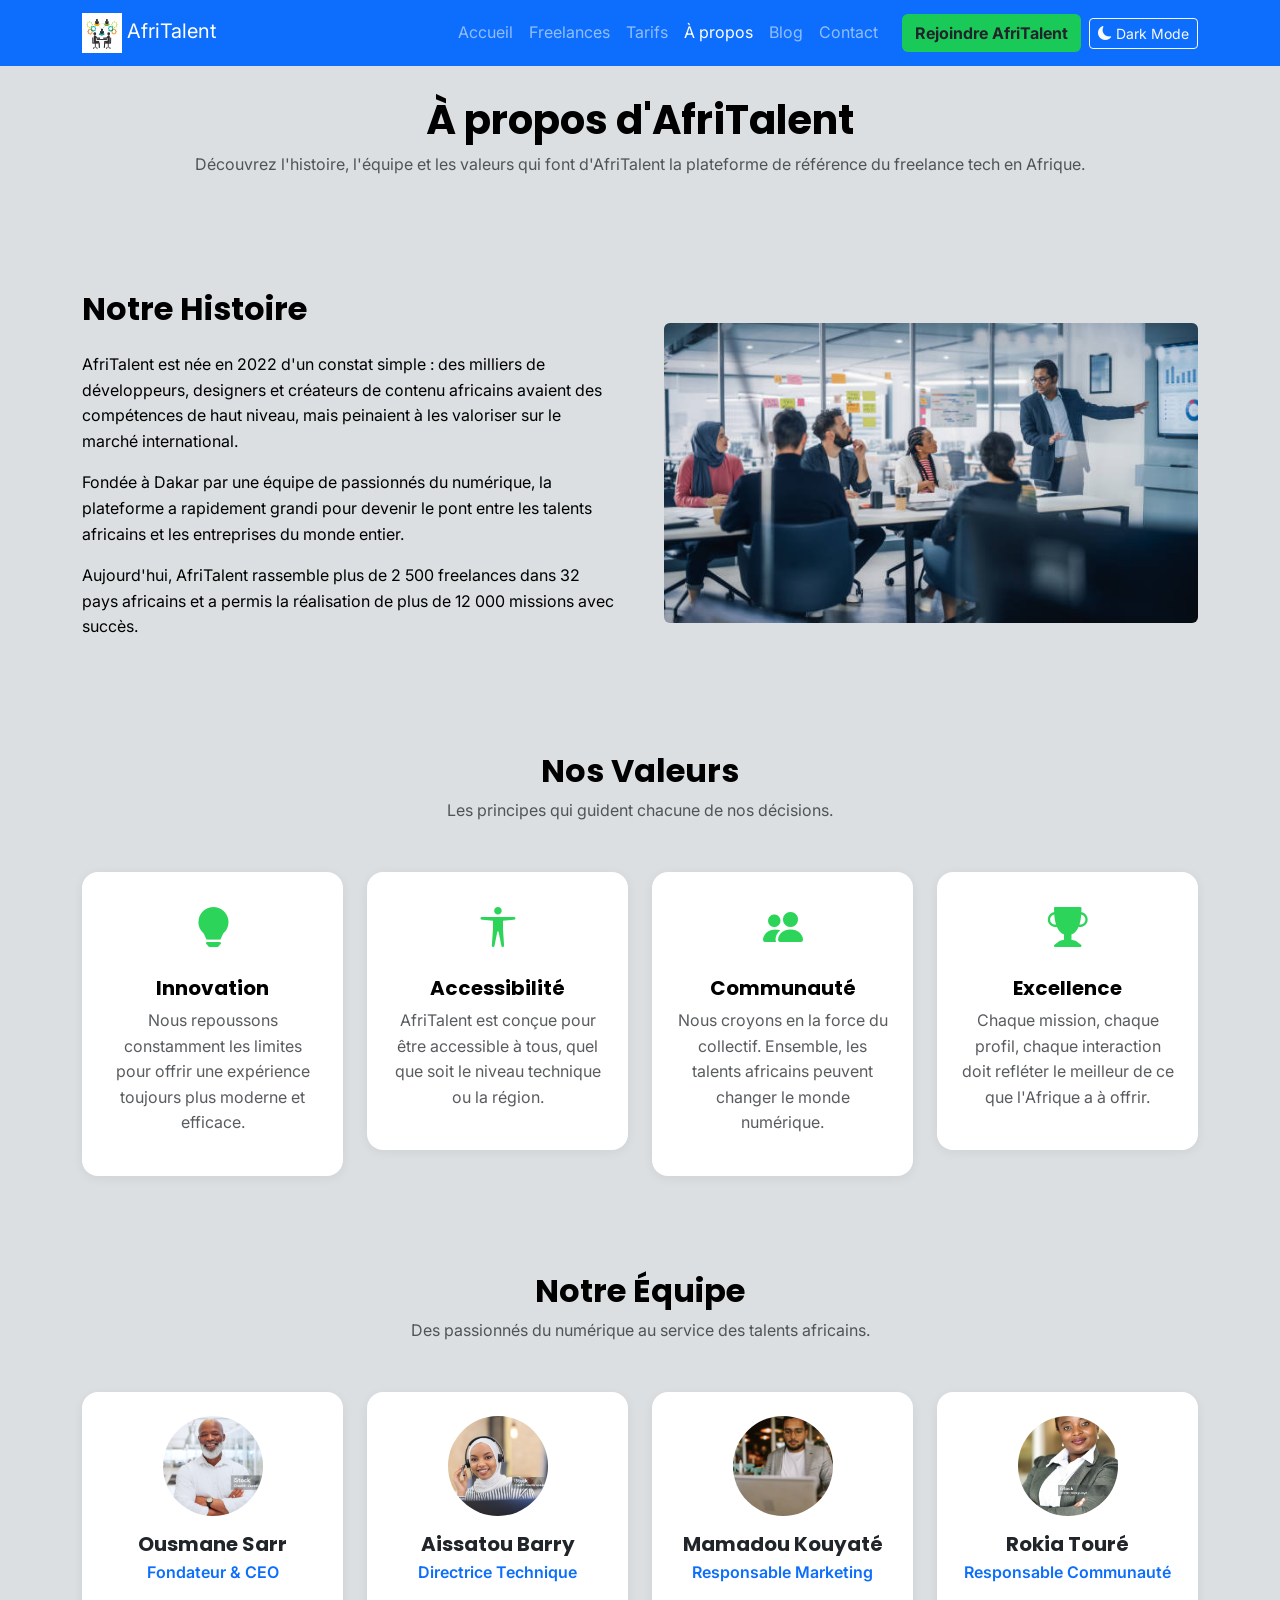
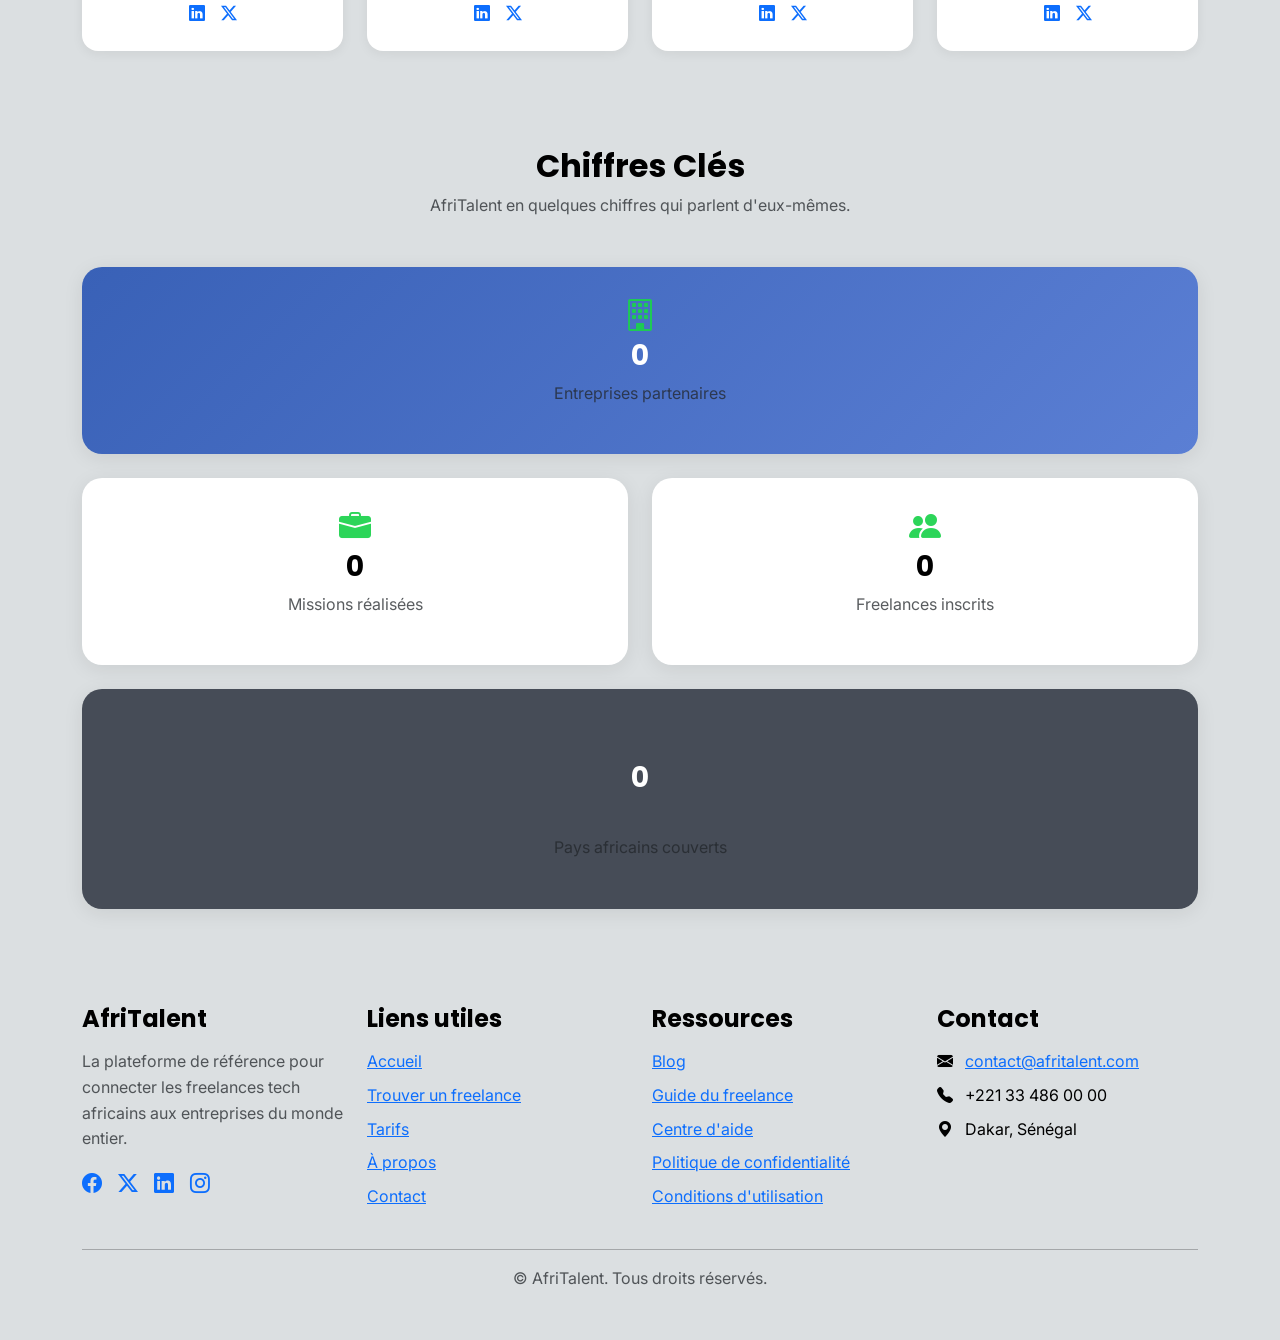
==== commit 69f56693: "JS : dark mode avec localStorage, navbar dynamique au scroll" ====
--- a/about.html
+++ b/about.html
@@ -37,6 +37,10 @@
           <li class="nav-item ms-3">
             <a class="btn btn-warnin fw-bold" href="contact.html">Rejoindre AfriTalent</a>
           </li>
+          <li class="nav-item ms-2">
+            <button id="darkModeToggle" class="btn btn-outline-light btn-sm" aria-label="Activer le mode sombre">
+              <i class="bi bi-moon-fill"></i> Dark Mode
+             </button>
         </ul>
       </div>
     </div>
@@ -327,6 +331,9 @@
       </p>
     </div>
   </footer>
+  <button id="backToTop" aria-label="Retour en haut de la page">
+     <i class="bi bi-arrow-up-short"></i>
+  </button>
   <script src="https://cdn.jsdelivr.net/npm/bootstrap@5.3.0/dist/js/bootstrap.bundle.min.js"></script>
   <script src="js/main.js"></script>
 </body>
--- a/CSS/style.css
+++ b/CSS/style.css
@@ -379,6 +379,11 @@
 
 /* Grande carte : 2 colonnes */
 #chiffres .bento-card--large {
+  display: flex;
+  flex-direction: column;
+  align-items: center;
+  justify-content: center;
+  text-align: center;
   grid-column: span 2;
 }
 
@@ -399,4 +404,85 @@
   #chiffres .bento-card--wide {
     grid-column: span 1;
   }
+}
+
+/* --- DARK MODE --- */
+body.dark-mode {
+  background-color: #121212;
+  color: #f0f0f0;
+}
+
+body.dark-mode .navbar { background-color: #1a1a2e !important; }
+
+body.dark-mode .card,
+body.dark-mode .category-card,
+body.dark-mode .bento-card { background-color: #1e1e1e !important; color: #f0f0f0; }
+
+/* Hero */
+body.dark-mode #hero {
+  background: linear-gradient(135deg, #1a1a2e 0%, #16213e 100%);
+}
+body.dark-mode #hero h1 { color: #f0f0f0; }
+body.dark-mode #hero h2 { color: #aaaaaa !important; }
+body.dark-mode #hero .text-muted { color: #888888 !important; }
+body.dark-mode .text-warnin { color: #4dffa0; }
+
+/* Catégories */
+body.dark-mode #categories { background-color: #1a1a1a; }
+body.dark-mode .category-card { background-color: #1e1e1e !important; border-color: #333333; }
+body.dark-mode .category-card h3 { color: #f0f0f0; }
+body.dark-mode .category-card .text-muted { color: #888888 !important; }
+
+/* Témoignages */
+body.dark-mode #temoignages {
+  background: linear-gradient(180deg, #121212 0%, #1a1a2e 100%);
+}
+body.dark-mode .temoignage-card { background-color: #1e1e1e !important; color: #f0f0f0; }
+body.dark-mode .temoignage-citation { color: #cccccc; }
+
+/* CTA */
+body.dark-mode #cta .cta-bandeau { background-color: #1a1a2e; color: #f0f0f0; }
+
+/* Footer */
+body.dark-mode footer { background-color: #111111 !important; color: #cccccc; }
+body.dark-mode footer a { color: #aaaaaa; }
+body.dark-mode footer a:hover { color: #4dffa0; }
+body.dark-mode .text-muted { color: #aaa !important; }
+/* --- NAVBAR AU SCROLL --- */
+#mainNavbar {
+  transition: padding 0.3s ease, box-shadow 0.3s ease;
+}
+
+#mainNavbar.navbar-scrolled {
+  padding-top: 0.3rem;
+  padding-bottom: 0.3rem;
+  box-shadow: 0 4px 16px rgba(0, 0, 0, 0.25);
+  background-color: #0a3d62 !important; /* bleu plus foncé au scroll */
+}
+
+/* --- BOUTON RETOUR EN HAUT --- */
+#backToTop {
+  position: fixed;
+  bottom: 2rem;
+  right: 2rem;
+  background-color: var(--couleur-primaire, #0d6efd);
+  color: white;
+  border: none;
+  border-radius: 50%;
+  width: 50px;
+  height: 50px;
+  font-size: 1.5rem;
+  cursor: pointer;
+  opacity: 0;
+  pointer-events: none;
+  transition: opacity 0.3s ease;
+  z-index: 1050;
+  display: flex;
+  align-items: center;
+  justify-content: center;
+}
+
+#backToTop.visible {
+  opacity: 1;
+  pointer-events: auto;
 }
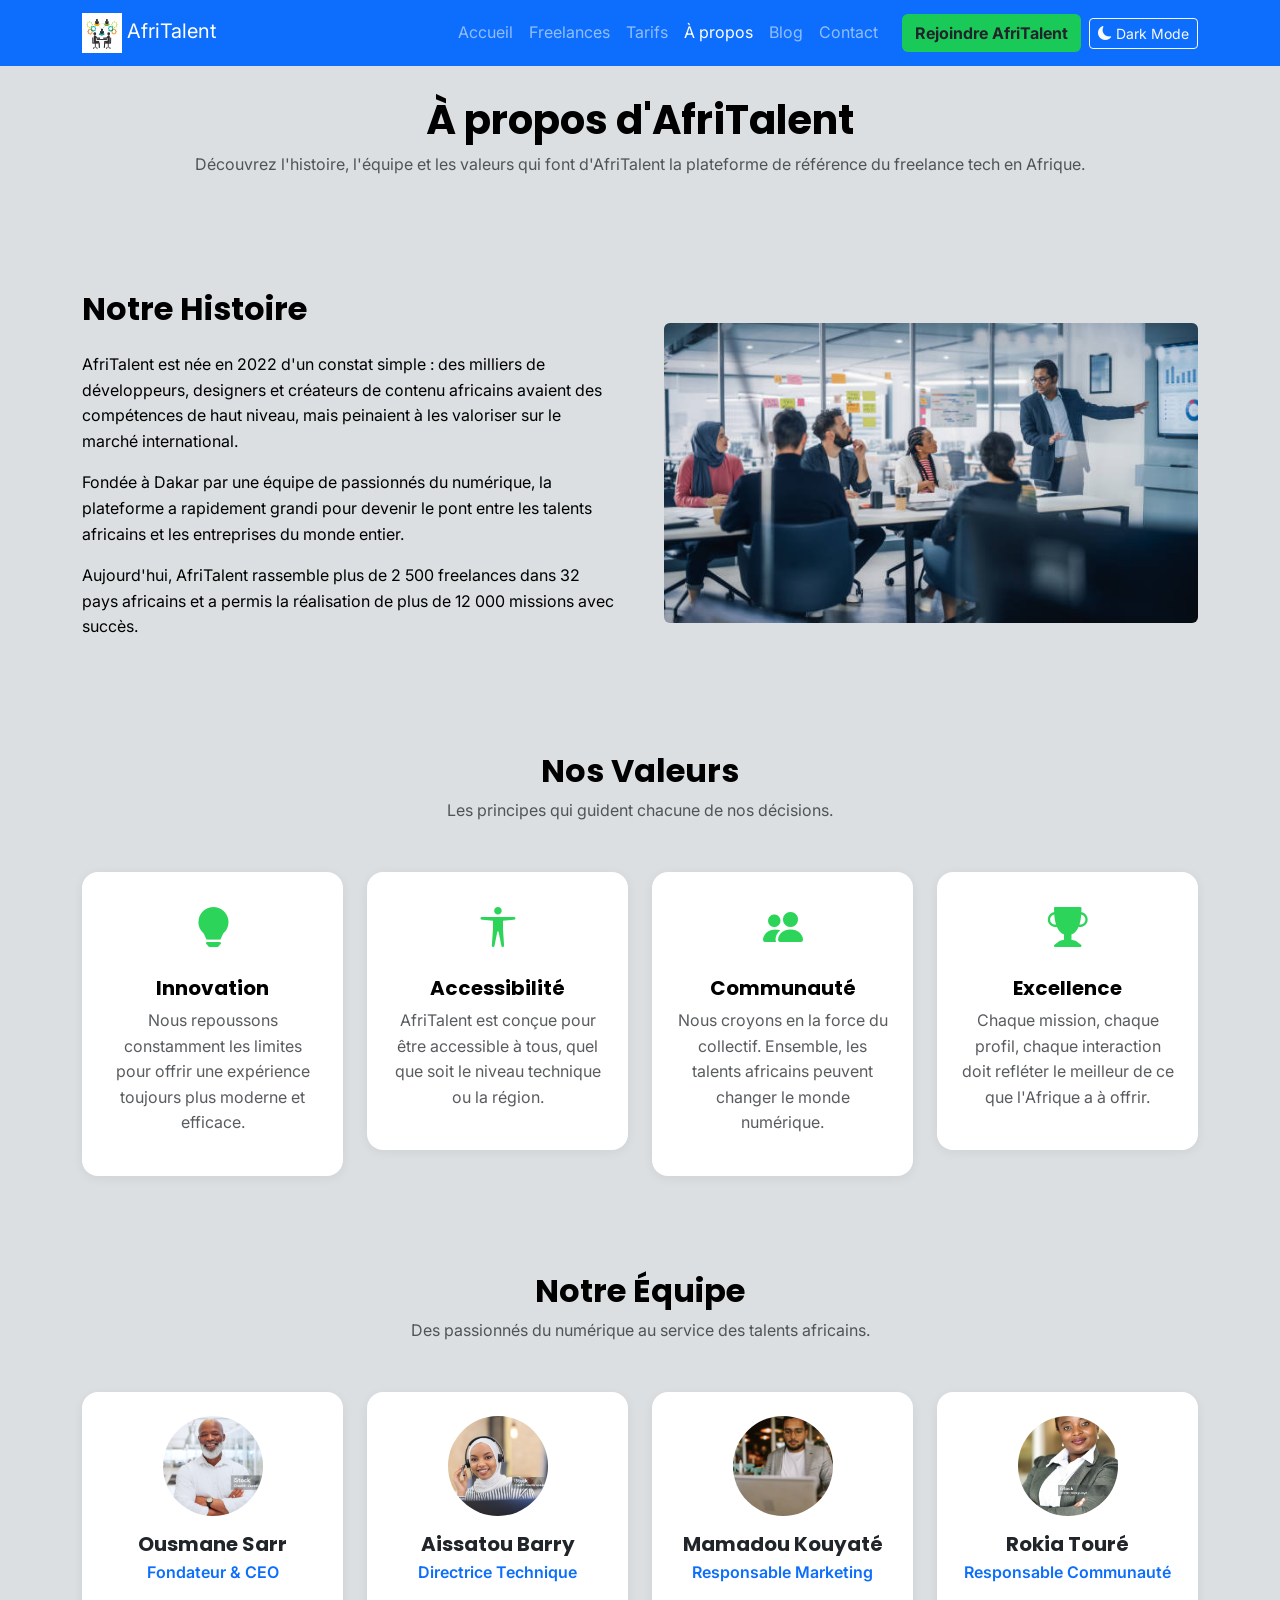
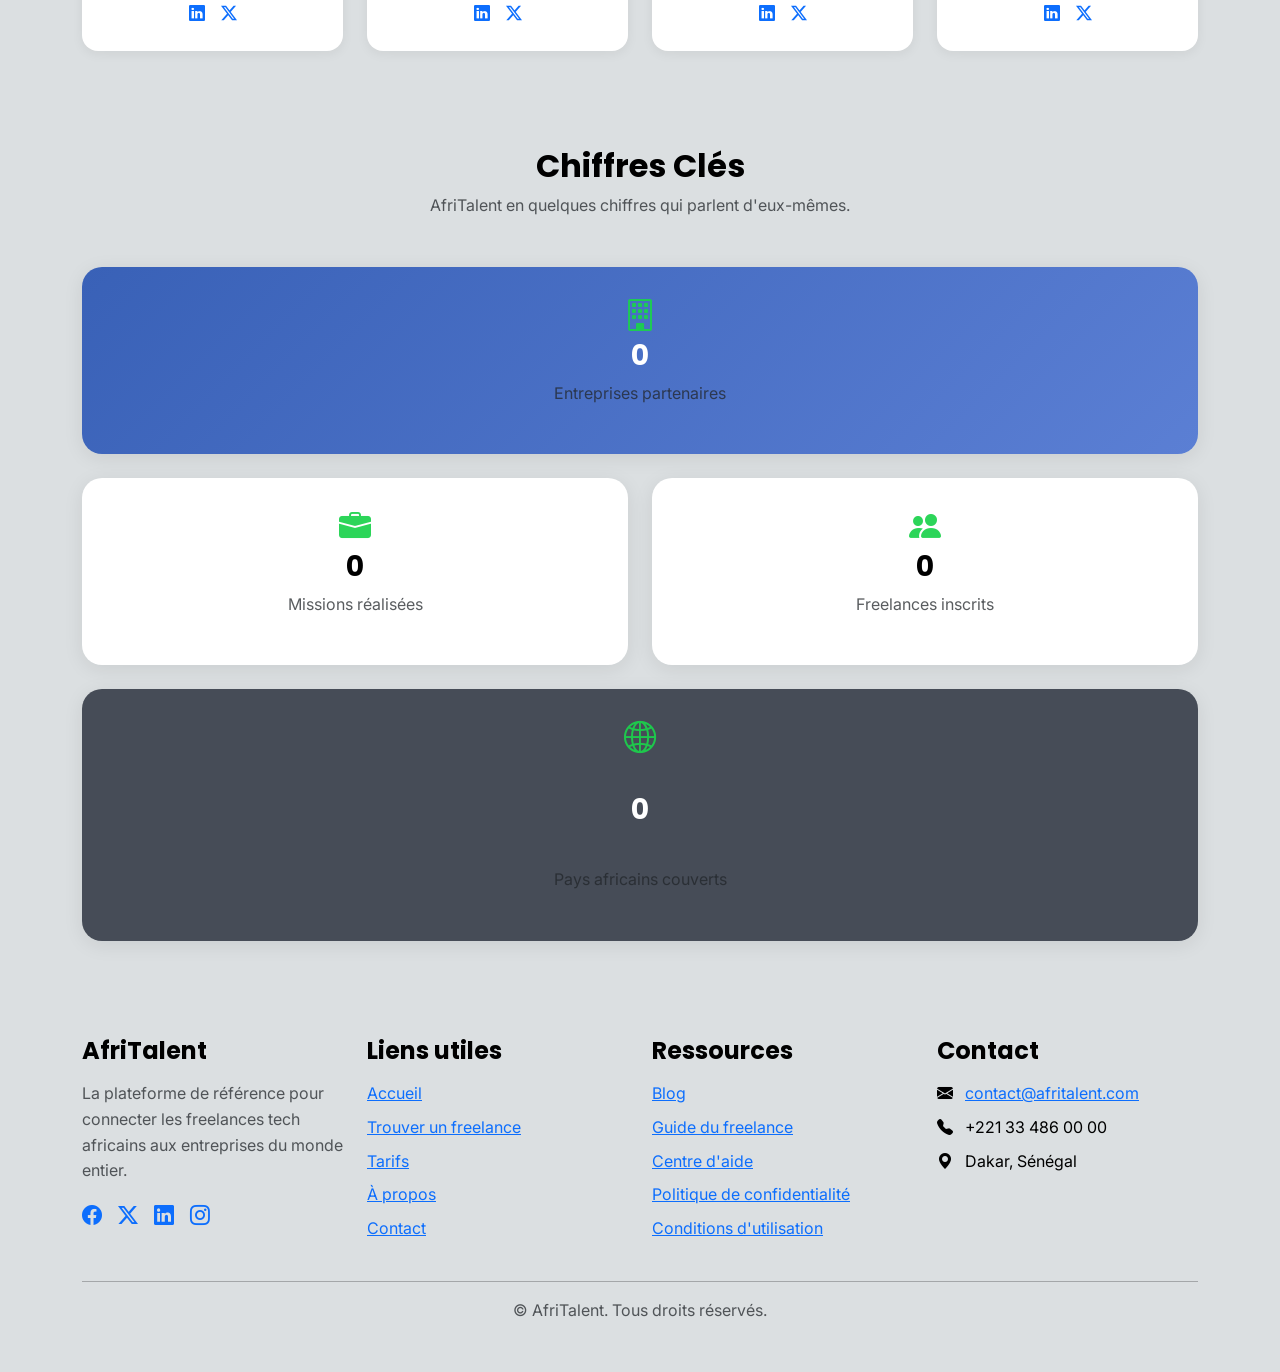
==== commit 078b5474: "JS : compteurs animés au scroll et animations fade-in des sections" ====
--- a/about.html
+++ b/about.html
@@ -262,7 +262,7 @@
             <p class="text-muted">Freelances inscrits</p>
           </article>
           <article class="bento-card bento-card--wide text-center" aria-label="Nombre de pays">
-            <i class="bi bi-globe-africa bento-icon" aria-hidden="true"></i>
+            <i class="bi bi-globe2 bento-icon" aria-hidden="true"></i>
             <h3 class="counter fw-bold" data-target="32">0</h3>
             <p class="text-muted">Pays africains couverts</p>
           </article>
--- a/CSS/style.css
+++ b/CSS/style.css
@@ -404,6 +404,18 @@
   #chiffres .bento-card--wide {
     grid-column: span 1;
   }
+}
+
+/* --- ANIMATION FADE-IN AU SCROLL --- */
+.fade-in-section {
+  opacity: 0;
+  transform: translateY(30px);
+  transition: opacity 0.6s ease, transform 0.6s ease;
+}
+
+.fade-in-section.visible {
+  opacity: 1;
+  transform: translateY(0);
 }
 
 /* --- DARK MODE --- */
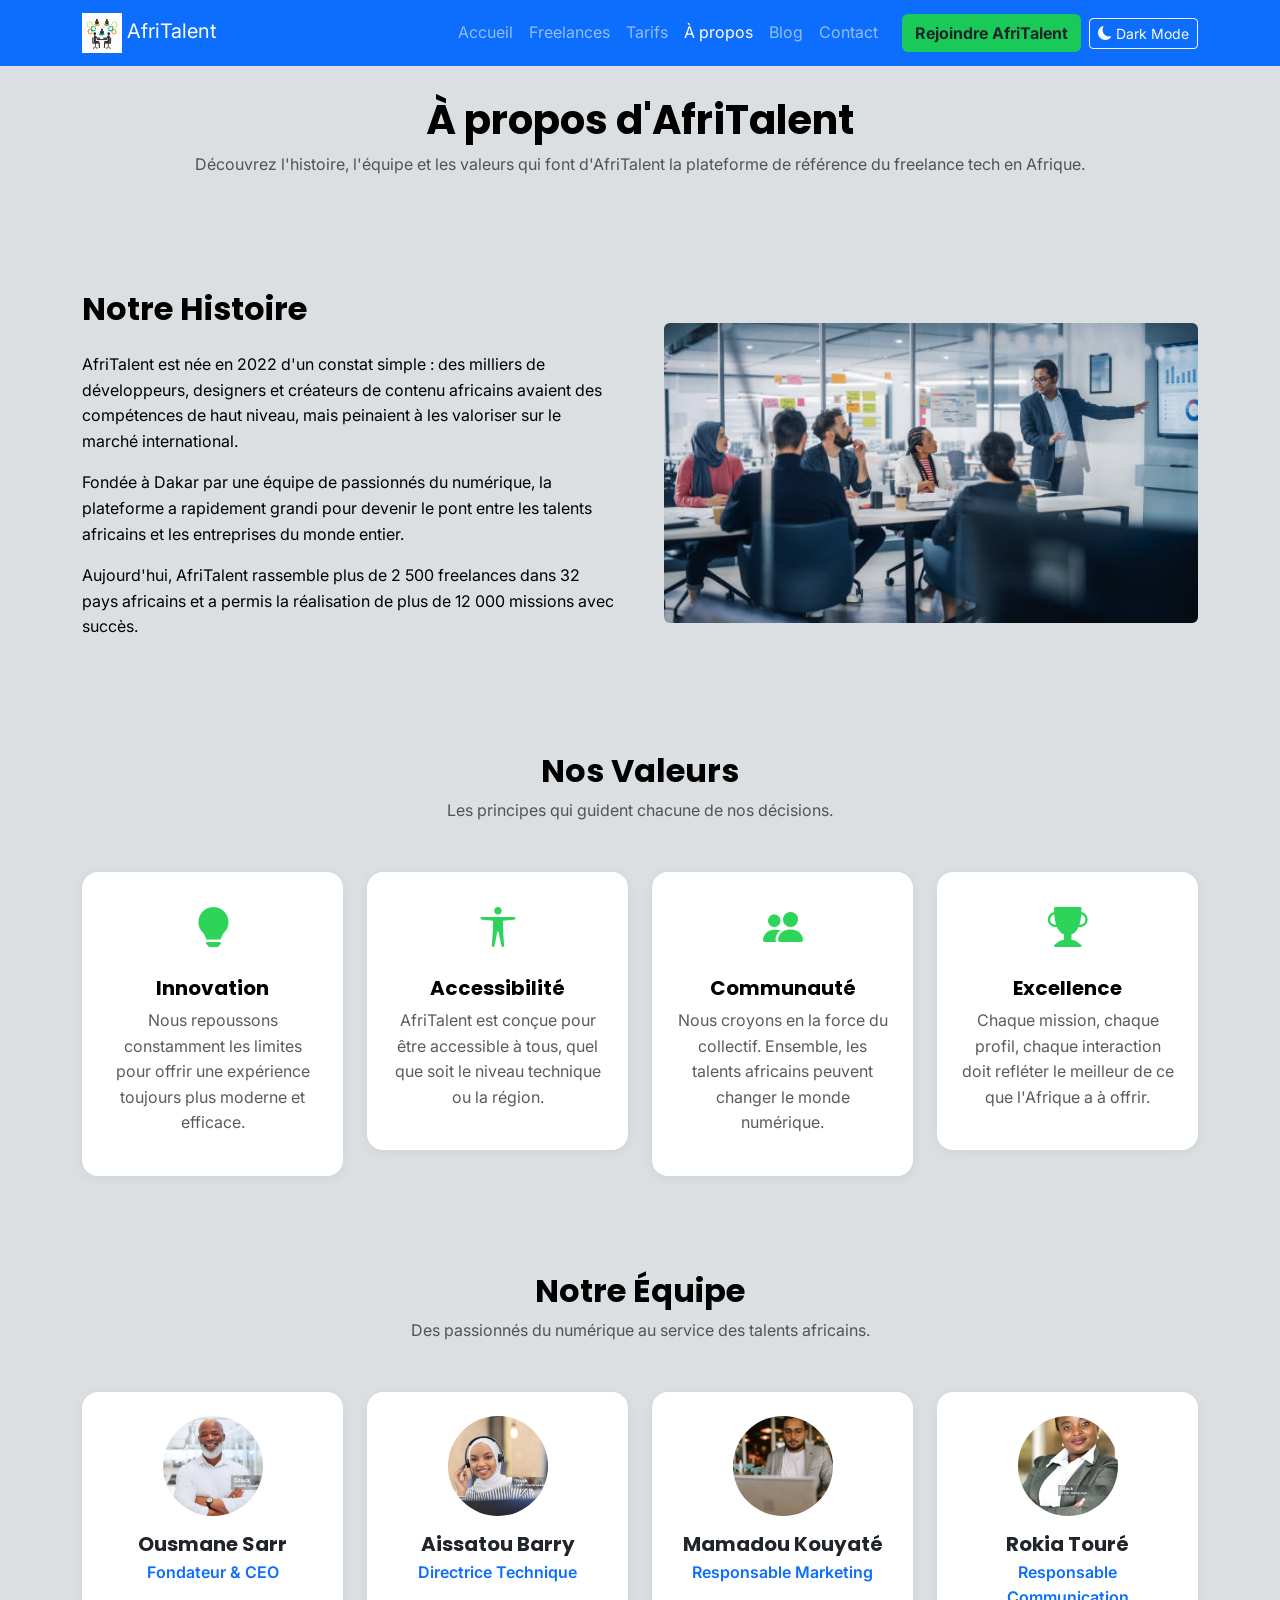
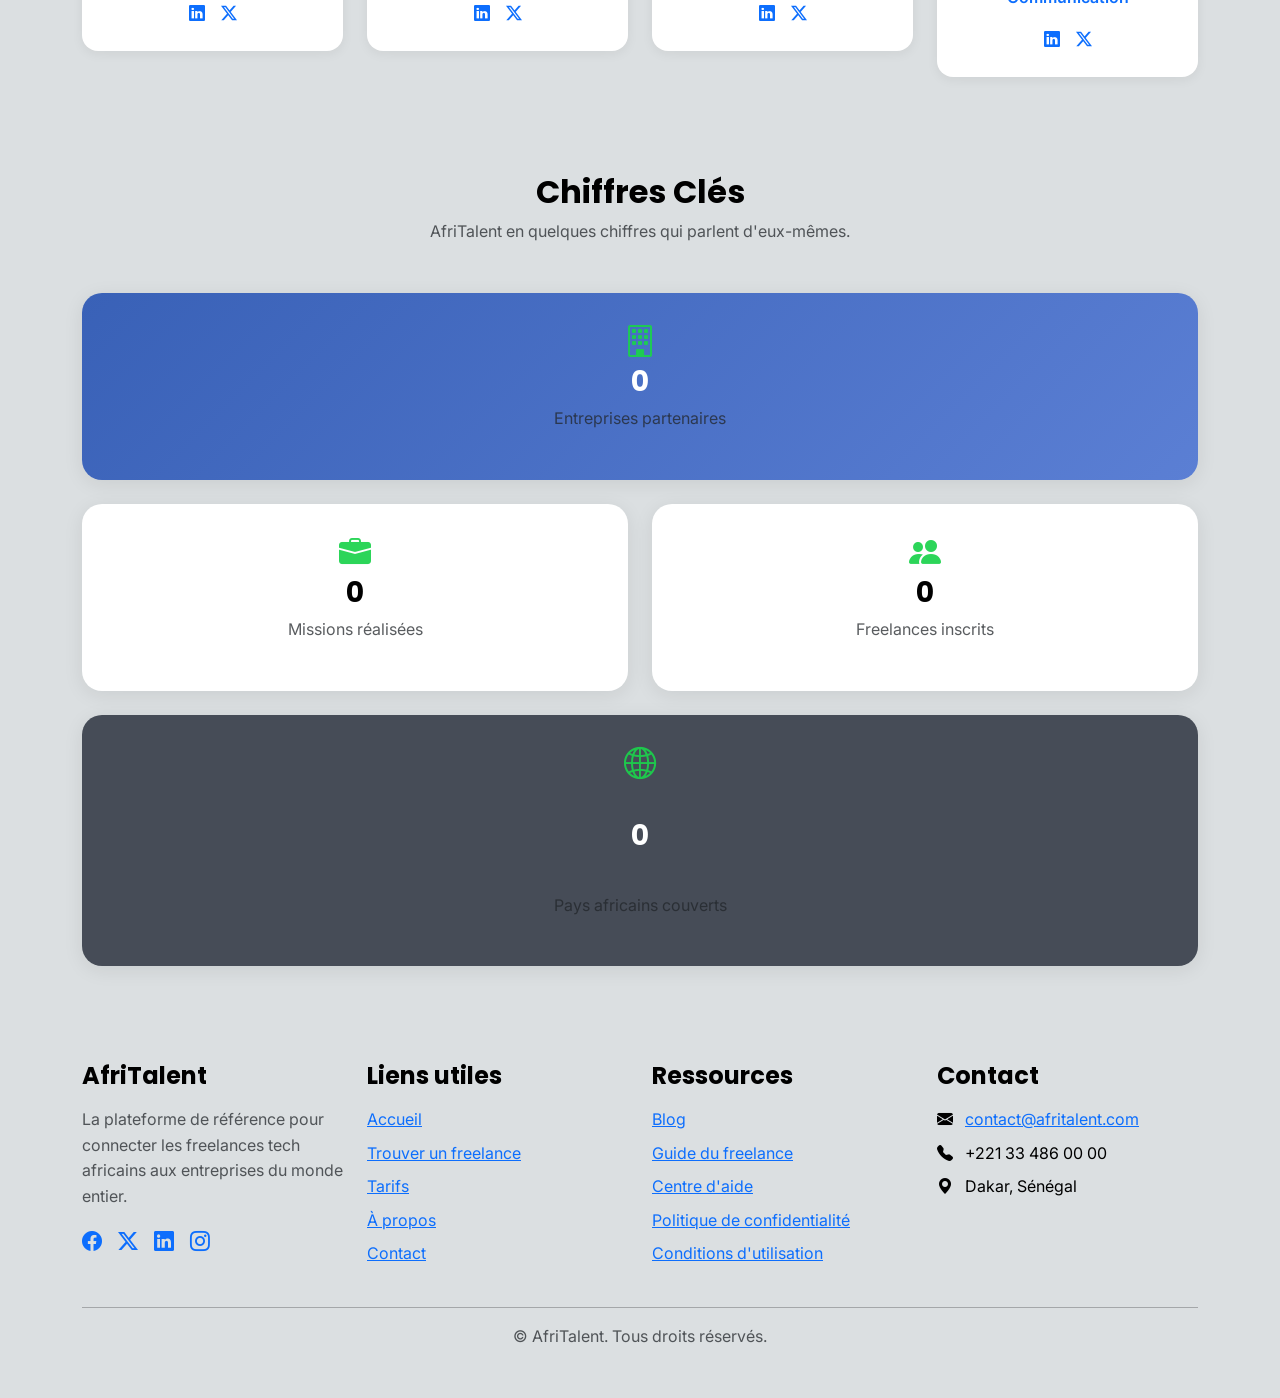
==== commit f4d8c8ff: "JS : filtrage dynamique des freelances et validation du formulaire de contact" ====
--- a/about.html
+++ b/about.html
@@ -224,7 +224,7 @@
                 alt="Photo de Rokia Touré, responsable communauté d'AfriTalent"
                 class="membre-avatar rounded-circle mx-auto mb-3">
               <h3 class="fs-5 fw-bold mb-1">Rokia Touré</h3>
-              <p class="text-primary fw-semibold mb-3">Responsable Communauté</p>
+              <p class="text-primary fw-semibold mb-3">Responsable Communication</p>
               <div class="d-flex justify-content-center gap-3">
                 <a href="#" aria-label="LinkedIn de Rokia Touré">
                   <i class="bi bi-linkedin" aria-hidden="true"></i>
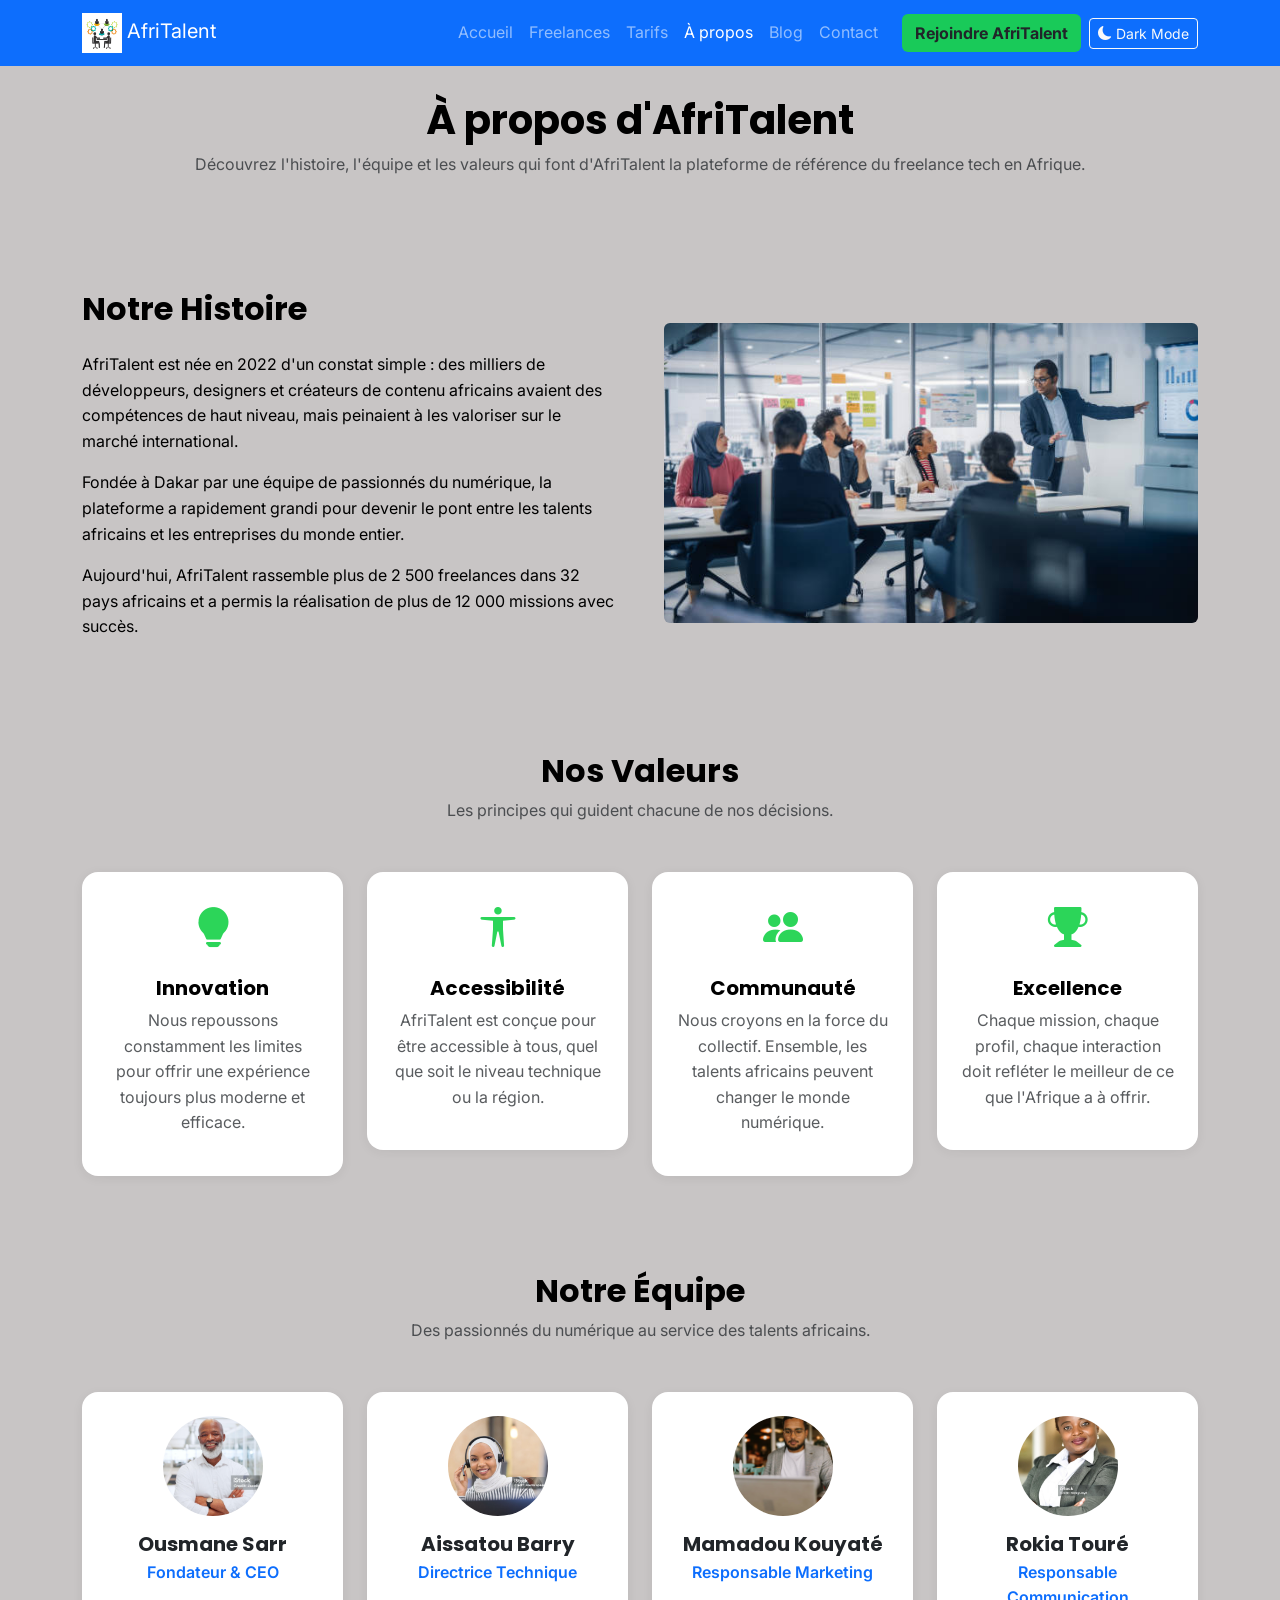
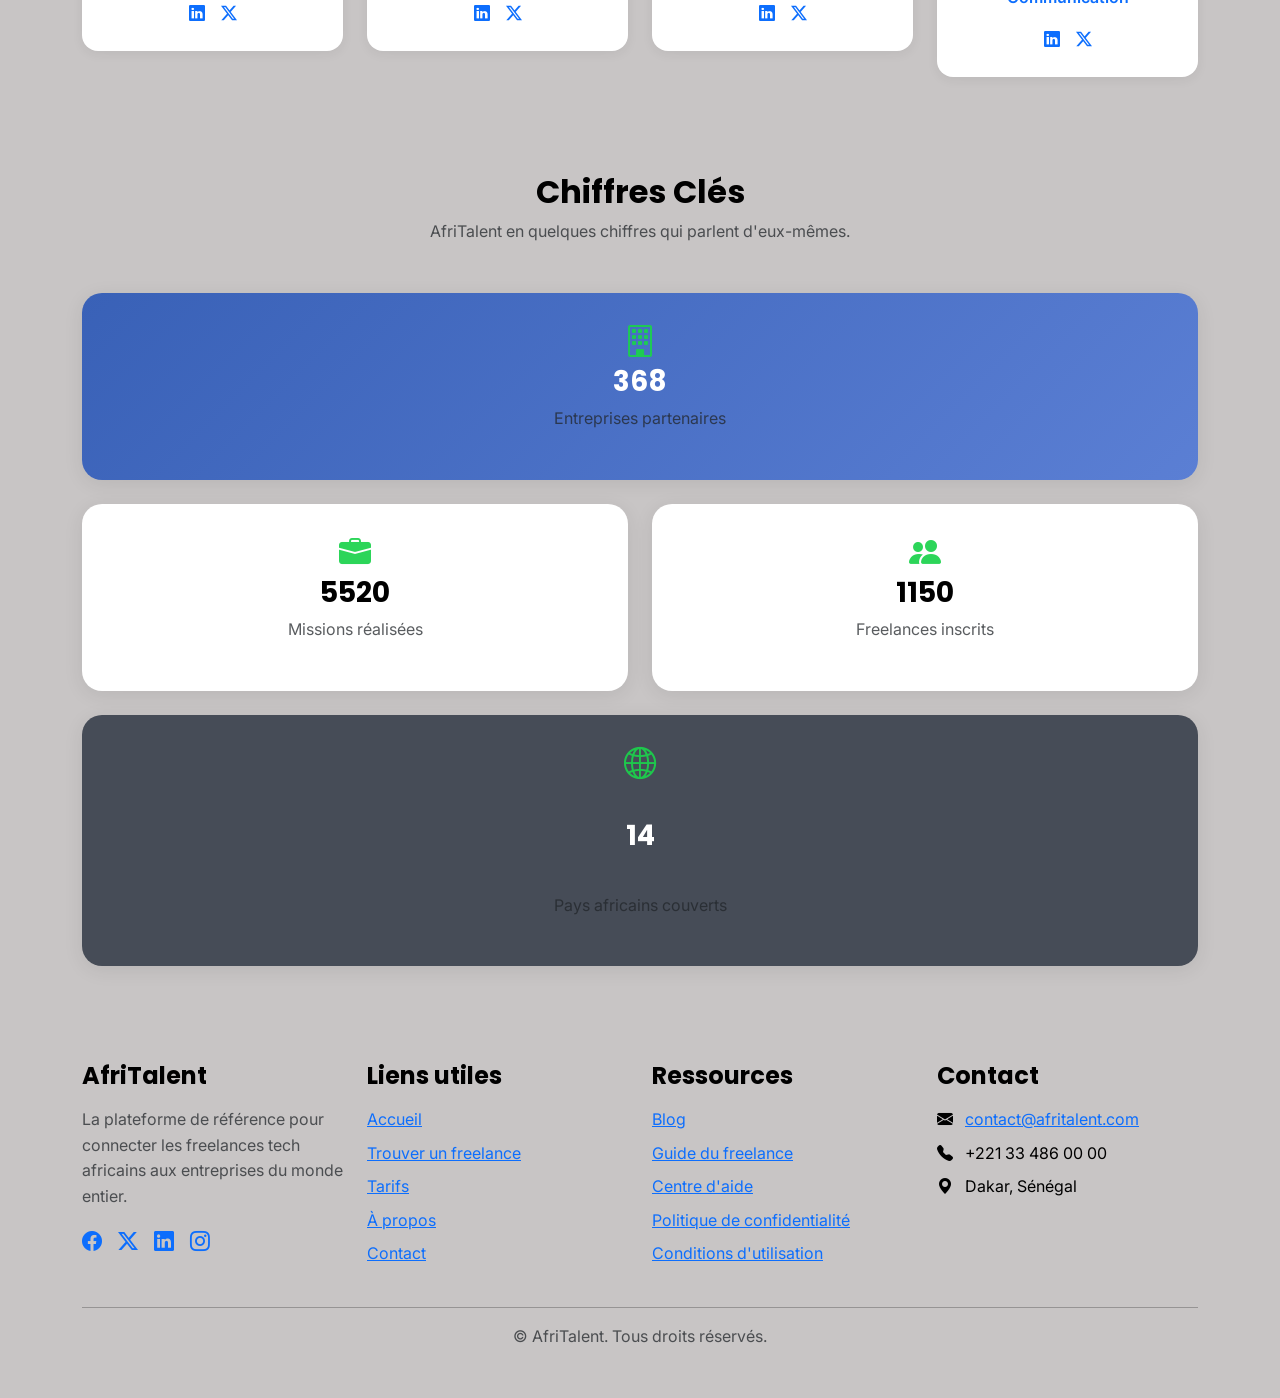
==== commit 95b3e0ea: "Déploiement : GitHub Pages activé, README finalisé et présentation PowerPoint ajoutée" ====
--- a/about.html
+++ b/about.html
@@ -1,5 +1,6 @@
 <!DOCTYPE html>
 <html lang="fr">
+
 <head>
   <meta charset="UTF-8">
   <meta name="viewport" content="width=device-width, initial-scale=1.0">
@@ -7,23 +8,21 @@
   <link href="https://cdn.jsdelivr.net/npm/bootstrap@5.3.0/dist/css/bootstrap.min.css" rel="stylesheet">
   <link rel="stylesheet" href="https://cdn.jsdelivr.net/npm/bootstrap-icons@1.11.0/font/bootstrap-icons.css">
   <link rel="stylesheet" href="CSS/style.css">
-  <link href="https://fonts.googleapis.com/css2?family=Poppins:wght@400;600;700&family=Inter:wght@400;500&display=swap" rel="stylesheet">
+  <link href="https://fonts.googleapis.com/css2?family=Poppins:wght@400;600;700&family=Inter:wght@400;500&display=swap"
+    rel="stylesheet">
 </head>
+
 <body>
 
   <!-- Navigation -->
   <nav class="navbar navbar-expand-lg navbar-dark bg-primary fixed-top" id="mainNavbar">
     <div class="container">
       <a class="navbar-brand" href="index.html">
-  <img src="IMAGES/logoAfri.jpg" alt="Logo AfriTalent" width="40" height="40">
-  AfriTalent
-</a>
-      <button class="navbar-toggler" type="button"
-        data-bs-toggle="collapse"
-        data-bs-target="#navMenu"
-        aria-controls="navMenu"
-        aria-expanded="false"
-        aria-label="Ouvrir le menu">
+        <img src="/IMAGES/logoAfri.jpg" alt="Logo AfriTalent" width="40" height="40">
+        AfriTalent
+      </a>
+      <button class="navbar-toggler" type="button" data-bs-toggle="collapse" data-bs-target="#navMenu"
+        aria-controls="navMenu" aria-expanded="false" aria-label="Ouvrir le menu">
         <span class="navbar-toggler-icon"></span>
       </button>
       <div class="collapse navbar-collapse" id="navMenu">
@@ -40,7 +39,7 @@
           <li class="nav-item ms-2">
             <button id="darkModeToggle" class="btn btn-outline-light btn-sm" aria-label="Activer le mode sombre">
               <i class="bi bi-moon-fill"></i> Dark Mode
-             </button>
+            </button>
         </ul>
       </div>
     </div>
@@ -51,7 +50,7 @@
       <div class="container text-center">
         <h1 class="fw-bold">À propos d'AfriTalent</h1>
         <p class="text-muted">
-          Découvrez l'histoire, l'équipe et les valeurs qui font d'AfriTalent 
+          Découvrez l'histoire, l'équipe et les valeurs qui font d'AfriTalent
           la plateforme de référence du freelance tech en Afrique.
         </p>
       </div>
@@ -64,28 +63,26 @@
           <div class="col-lg-6">
             <h2 class="fw-bold mb-4">Notre Histoire</h2>
             <p>
-              AfriTalent est née en 2022 d'un constat simple : des milliers de 
-              développeurs, designers et créateurs de contenu africains avaient 
-              des compétences de haut niveau, mais peinaient à les valoriser 
+              AfriTalent est née en 2022 d'un constat simple : des milliers de
+              développeurs, designers et créateurs de contenu africains avaient
+              des compétences de haut niveau, mais peinaient à les valoriser
               sur le marché international.
             </p>
             <p>
-              Fondée à Dakar par une équipe de passionnés du numérique, 
-              la plateforme a rapidement grandi pour devenir le pont entre 
+              Fondée à Dakar par une équipe de passionnés du numérique,
+              la plateforme a rapidement grandi pour devenir le pont entre
               les talents africains et les entreprises du monde entier.
             </p>
             <p>
-              Aujourd'hui, AfriTalent rassemble plus de 2 500 freelances 
-              dans 32 pays africains et a permis la réalisation de plus 
+              Aujourd'hui, AfriTalent rassemble plus de 2 500 freelances
+              dans 32 pays africains et a permis la réalisation de plus
               de 12 000 missions avec succès.
             </p>
           </div>
 
           <div class="col-lg-6 text-center">
-            <img
-              src="IMAGES/lancementAfri.jpg"
-              alt="L'équipe AfriTalent réunie lors du lancement de la plateforme en 2022"
-              class="img-fluid rounded">
+            <img src="IMAGES/lancementAfri.jpg"
+              alt="L'équipe AfriTalent réunie lors du lancement de la plateforme en 2022" class="img-fluid rounded">
           </div>
 
         </div>
@@ -107,7 +104,7 @@
               <i class="bi bi-lightbulb-fill valeur-icon" aria-hidden="true"></i>
               <h3 class="fs-5 fw-bold mt-3">Innovation</h3>
               <p class="text-muted">
-                Nous repoussons constamment les limites pour offrir 
+                Nous repoussons constamment les limites pour offrir
                 une expérience toujours plus moderne et efficace.
               </p>
             </article>
@@ -118,7 +115,7 @@
               <i class="bi bi-universal-access valeur-icon" aria-hidden="true"></i>
               <h3 class="fs-5 fw-bold mt-3">Accessibilité</h3>
               <p class="text-muted">
-                AfriTalent est conçue pour être accessible à tous, 
+                AfriTalent est conçue pour être accessible à tous,
                 quel que soit le niveau technique ou la région.
               </p>
             </article>
@@ -129,7 +126,7 @@
               <i class="bi bi-people-fill valeur-icon" aria-hidden="true"></i>
               <h3 class="fs-5 fw-bold mt-3">Communauté</h3>
               <p class="text-muted">
-                Nous croyons en la force du collectif. Ensemble, 
+                Nous croyons en la force du collectif. Ensemble,
                 les talents africains peuvent changer le monde numérique.
               </p>
             </article>
@@ -140,7 +137,7 @@
               <i class="bi bi-trophy-fill valeur-icon" aria-hidden="true"></i>
               <h3 class="fs-5 fw-bold mt-3">Excellence</h3>
               <p class="text-muted">
-                Chaque mission, chaque profil, chaque interaction 
+                Chaque mission, chaque profil, chaque interaction
                 doit refléter le meilleur de ce que l'Afrique a à offrir.
               </p>
             </article>
@@ -160,9 +157,7 @@
           <!-- Membre 1 -->
           <div class="col-lg-3 col-md-6">
             <article class="membre-card card text-center p-4" aria-label="Profil de Ousmane Sarr">
-              <img
-                src="IMAGES/agentFonda.jpg"
-                alt="Photo de Ousmane Sarr, fondateur et CEO d'AfriTalent"
+              <img src="IMAGES/agentFonda.jpg" alt="Photo de Ousmane Sarr, fondateur et CEO d'AfriTalent"
                 class="membre-avatar rounded-circle mx-auto mb-3">
               <h3 class="fs-5 fw-bold mb-1">Ousmane Sarr</h3>
               <p class="text-primary fw-semibold mb-3">Fondateur &amp; CEO</p>
@@ -180,9 +175,7 @@
           <!-- Membre 2 -->
           <div class="col-lg-3 col-md-6">
             <article class="membre-card card text-center p-4" aria-label="Profil de Aissatou Barry">
-              <img
-                src="IMAGES/agentFem.jpg"
-                alt="Photo de Aissatou Barry, directrice technique d'AfriTalent"
+              <img src="IMAGES/agentFem.jpg" alt="Photo de Aissatou Barry, directrice technique d'AfriTalent"
                 class="membre-avatar rounded-circle mx-auto mb-3">
               <h3 class="fs-5 fw-bold mb-1">Aissatou Barry</h3>
               <p class="text-primary fw-semibold mb-3">Directrice Technique</p>
@@ -200,9 +193,7 @@
           <!-- Membre 3 -->
           <div class="col-lg-3 col-md-6">
             <article class="membre-card card text-center p-4" aria-label="Profil de Mamadou Kouyaté">
-              <img
-                src="IMAGES/agentHom.jpg"
-                alt="Photo de Mamadou Kouyaté, responsable marketing d'AfriTalent"
+              <img src="IMAGES/agentHom.jpg" alt="Photo de Mamadou Kouyaté, responsable marketing d'AfriTalent"
                 class="membre-avatar rounded-circle mx-auto mb-3">
               <h3 class="fs-5 fw-bold mb-1">Mamadou Kouyaté</h3>
               <p class="text-primary fw-semibold mb-3">Responsable Marketing</p>
@@ -219,9 +210,7 @@
           <!-- Membre 4 -->
           <div class="col-lg-3 col-md-6">
             <article class="membre-card card text-center p-4" aria-label="Profil de Rokia Touré">
-              <img
-                src="IMAGES/agentFemm.jpg"
-                alt="Photo de Rokia Touré, responsable communauté d'AfriTalent"
+              <img src="IMAGES/agentFemm.jpg" alt="Photo de Rokia Touré, responsable communauté d'AfriTalent"
                 class="membre-avatar rounded-circle mx-auto mb-3">
               <h3 class="fs-5 fw-bold mb-1">Rokia Touré</h3>
               <p class="text-primary fw-semibold mb-3">Responsable Communication</p>
@@ -332,9 +321,9 @@
     </div>
   </footer>
   <button id="backToTop" aria-label="Retour en haut de la page">
-     <i class="bi bi-arrow-up-short"></i>
+  <i class="bi bi-arrow-up-short"></i>
   </button>
   <script src="https://cdn.jsdelivr.net/npm/bootstrap@5.3.0/dist/js/bootstrap.bundle.min.js"></script>
-  <script src="js/main.js"></script>
+  <script src="JS/main.js"></script>
 </body>
 </html>
--- a/CSS/style.css
+++ b/CSS/style.css
@@ -1,8 +1,10 @@
+ /* VARIABLES ET CONFIGURATIONS GLOBALES  */
+
 :root {
   --color-primary:  #3961b7;
   --color-secondary: #1bd24cec;
   --color-dark: #464c57;
-  --color-light: #ced4d7bb;
+  --color-light: #c4c0c0ea;
   --color-text: #000000;
   --font-heading: 'Poppins', sans-serif;
   --font-body: 'Inter', sans-serif;
@@ -29,9 +31,11 @@
 }
 h1, h2, h3, h4 {
   font-family: var(--font-heading);
+
   /*  définit une liste priorisée d'un ou plusieurs noms de famille de police
    et/ou de noms de famille génériques pour l'élément sélectionné */
 }
+
 /* SECTION HERO */
 
 #hero {
@@ -134,7 +138,8 @@
 .bento-card--wide .step-icon {
   color: #ffffff;
 }
-/* Responsive Bento Grid */
+
+ /* SECTION RESPONSIVE (Media Queries) */
 @media (max-width: 768px) {
   .bento-grid {
     display: grid;
